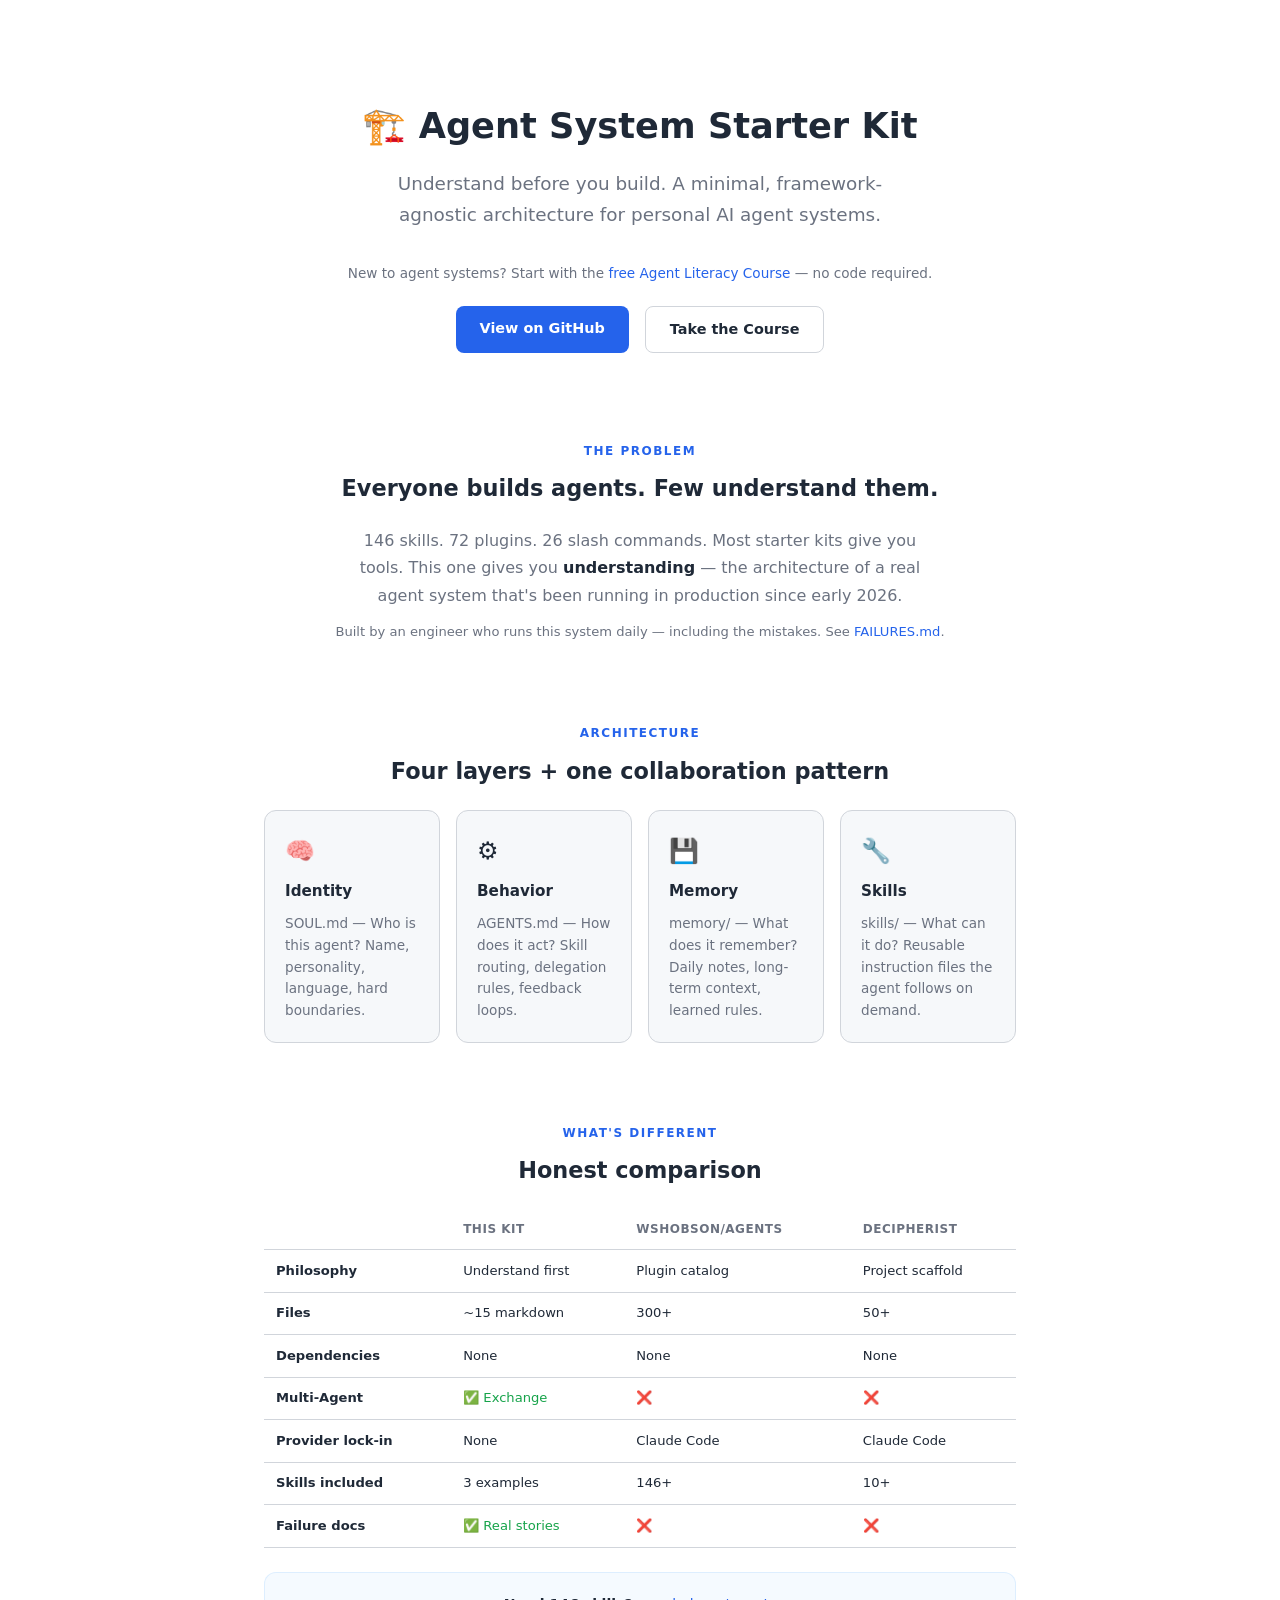
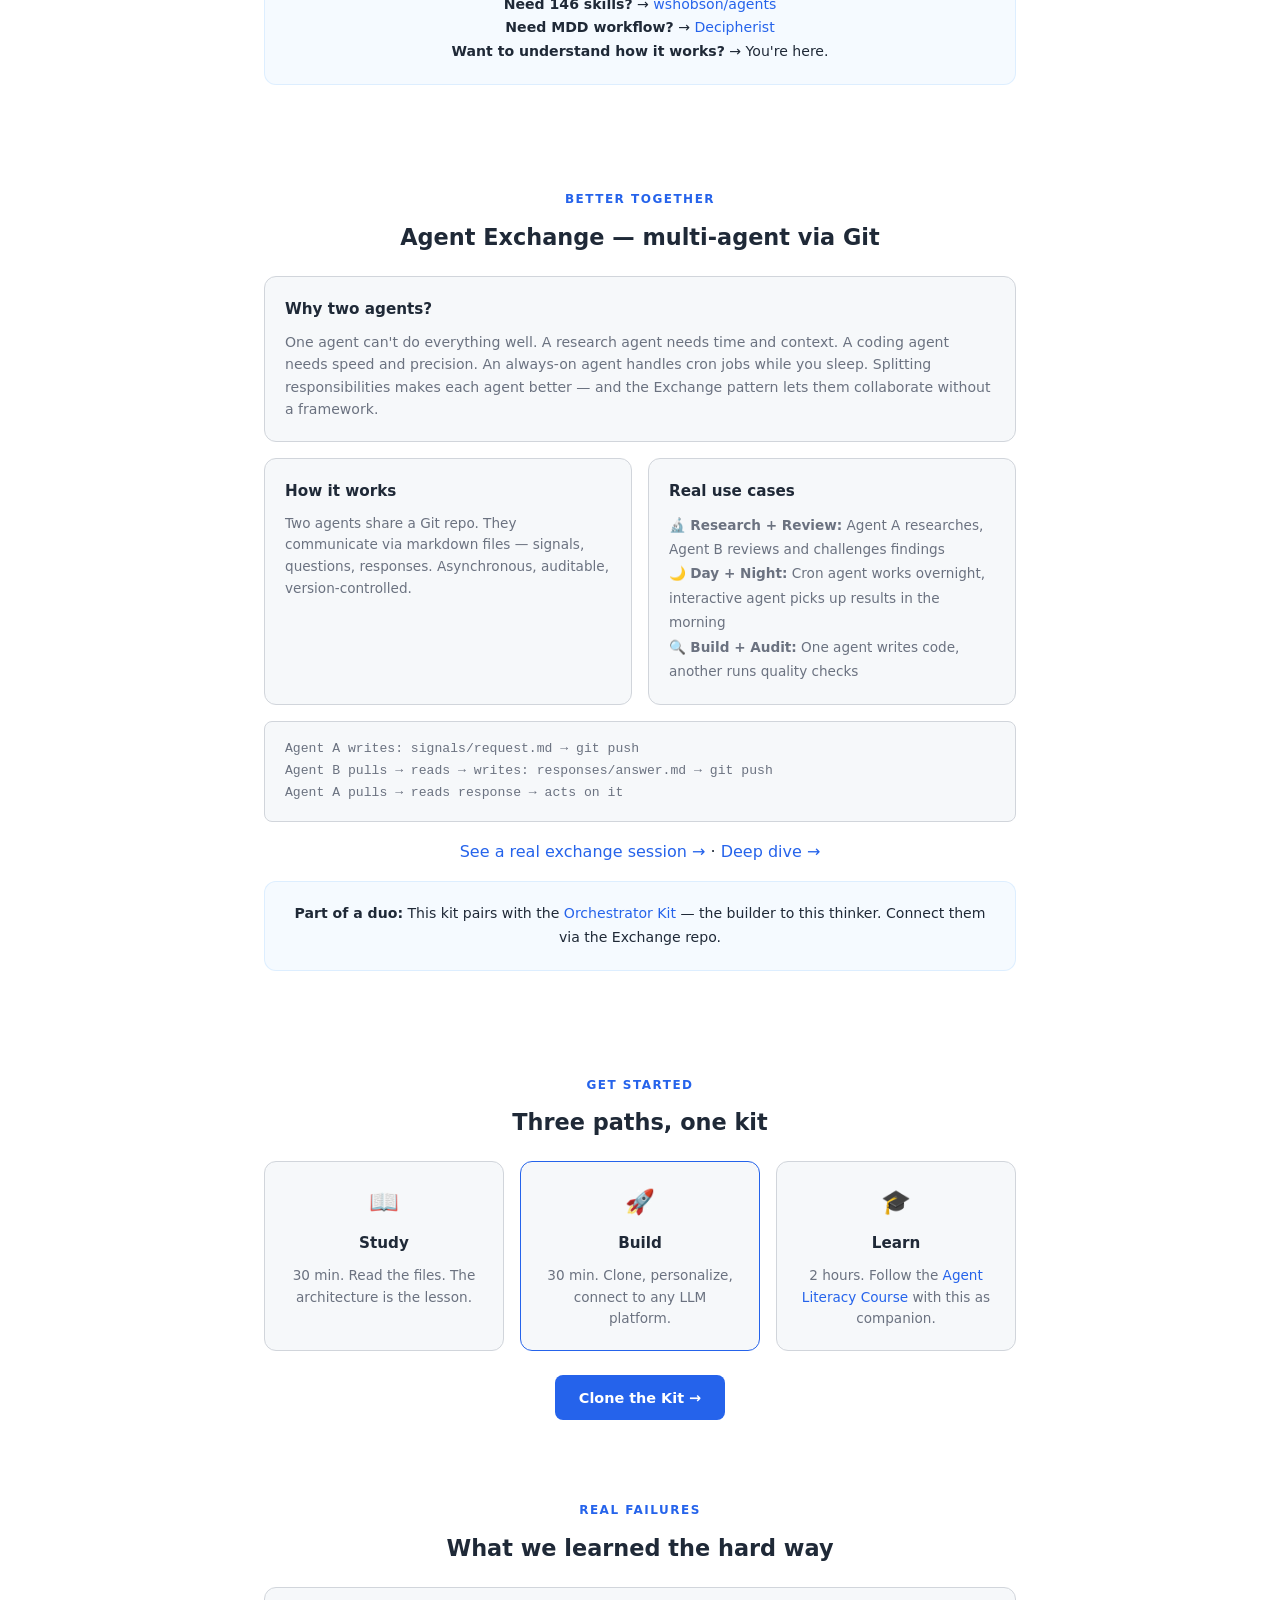
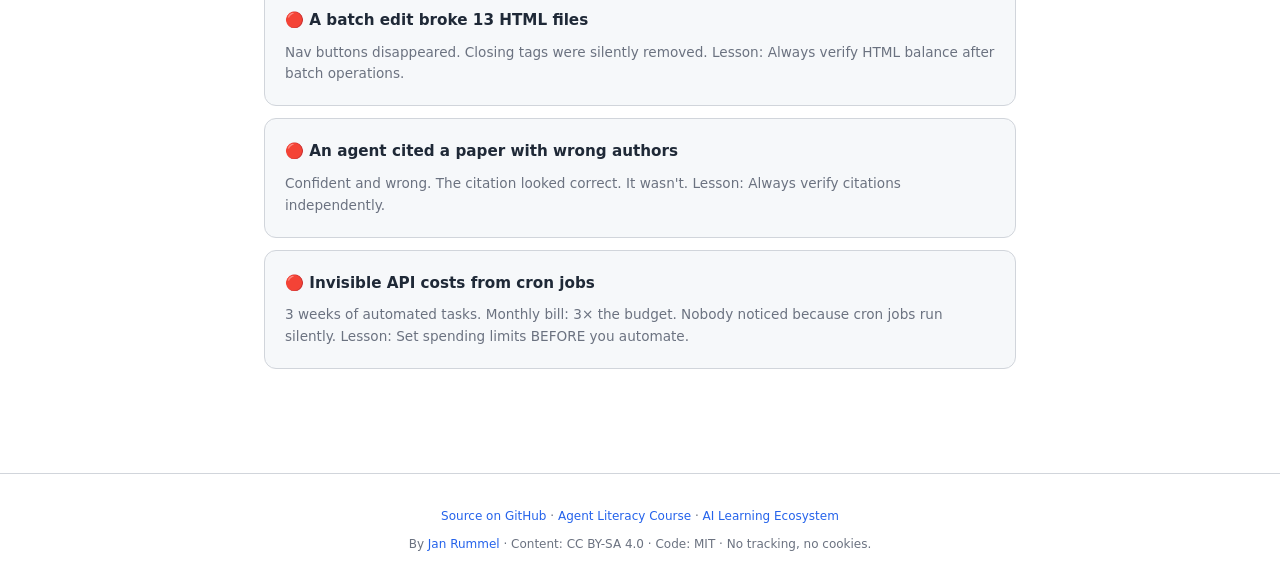
==== index.html @ 4bce76c1 "feat: docs/AGENT_EXCHANGE.md — Multi-Agent Deep Dive Schließt die letzte inhaltliche Lücke im Kit: -" ====
<!DOCTYPE html>
<html lang="en">
<head>
  <meta charset="UTF-8">
  <meta name="viewport" content="width=device-width, initial-scale=1.0">
  <title>Agent System Starter Kit — Understand before you build</title>
  <meta name="description" content="A minimal, framework-agnostic starter kit for personal AI agent systems. 15 markdown files. No dependencies. No lock-in.">
  <meta property="og:title" content="Agent System Starter Kit">
  <meta property="og:description" content="Understand before you build. A minimal starter kit for personal AI agent systems.">
  <meta property="og:type" content="website">
  <meta property="og:url" content="https://planck-lab.github.io/agent-system-starter-kit/">
  <meta name="twitter:card" content="summary">
  <meta name="twitter:title" content="Agent System Starter Kit">
  <meta name="twitter:description" content="Understand before you build. A minimal starter kit for personal AI agent systems.">
  <meta property="og:image" content="https://planck-lab.github.io/agent-system-starter-kit/og-image.png">
  <meta property="og:image:width" content="1200">
  <meta property="og:image:height" content="630">
  <meta name="twitter:image" content="https://planck-lab.github.io/agent-system-starter-kit/og-image.png">
  <link rel="icon" href="data:image/svg+xml,<svg xmlns='http://www.w3.org/2000/svg' viewBox='0 0 100 100'><text y='.9em' font-size='90'>🏗️</text></svg>">
  <link rel="stylesheet" href="style.css">
</head>
<body>

<div class="container">

<!-- ===== Hero ===== -->
<div class="hero">
  <h1>🏗️ Agent System Starter Kit</h1>
  <p class="tagline">Understand before you build. A minimal, framework-agnostic architecture for personal AI agent systems.</p>
  <p style="font-size:.85rem;color:var(--muted);margin-bottom:1.25rem">New to agent systems? Start with the <a href="https://planck-lab.github.io/agent-systems/">free Agent Literacy Course</a> — no code required.</p>
  <div class="cta">
    <a href="https://github.com/planck-lab/agent-system-starter-kit" class="btn btn-primary">View on GitHub</a>
    <a href="https://planck-lab.github.io/agent-systems/" class="btn btn-secondary">Take the Course</a>
  </div>
</div>

<!-- ===== The Problem ===== -->
<section>
  <h2><span class="label">The Problem</span>Everyone builds agents. Few understand them.</h2>
  <p style="text-align:center;color:var(--muted);max-width:600px;margin:0 auto">146 skills. 72 plugins. 26 slash commands. Most starter kits give you tools. This one gives you <strong style="color:var(--text)">understanding</strong> — the architecture of a real agent system that's been running in production since early 2026.</p>
  <p style="text-align:center;color:var(--muted);font-size:.82rem;margin-top:.75rem">Built by an engineer who runs this system daily — including the mistakes. See <a href="https://github.com/planck-lab/agent-system-starter-kit/blob/main/docs/FAILURES.md">FAILURES.md</a>.</p>
</section>

<!-- ===== Four Layers ===== -->
<section>
  <h2><span class="label">Architecture</span>Four layers + one collaboration pattern</h2>
  <div class="grid grid-4">
    <div class="card">
      <div class="icon">🧠</div>
      <h3>Identity</h3>
      <p>SOUL.md — Who is this agent? Name, personality, language, hard boundaries.</p>
    </div>
    <div class="card">
      <div class="icon">⚙️</div>
      <h3>Behavior</h3>
      <p>AGENTS.md — How does it act? Skill routing, delegation rules, feedback loops.</p>
    </div>
    <div class="card">
      <div class="icon">💾</div>
      <h3>Memory</h3>
      <p>memory/ — What does it remember? Daily notes, long-term context, learned rules.</p>
    </div>
    <div class="card">
      <div class="icon">🔧</div>
      <h3>Skills</h3>
      <p>skills/ — What can it do? Reusable instruction files the agent follows on demand.</p>
    </div>
  </div>
</section>

<!-- ===== What's Different ===== -->
<section>
  <h2><span class="label">What's Different</span>Honest comparison</h2>
  <table class="compare-table">
    <thead>
      <tr>
        <th></th>
        <th>This Kit</th>
        <th>wshobson/agents</th>
        <th>Decipherist</th>
      </tr>
    </thead>
    <tbody>
      <tr><td>Philosophy</td><td>Understand first</td><td>Plugin catalog</td><td>Project scaffold</td></tr>
      <tr><td>Files</td><td>~15 markdown</td><td>300+</td><td>50+</td></tr>
      <tr><td>Dependencies</td><td>None</td><td>None</td><td>None</td></tr>
      <tr><td>Multi-Agent</td><td style="color:var(--green)">✅ Exchange</td><td>❌</td><td>❌</td></tr>
      <tr><td>Provider lock-in</td><td>None</td><td>Claude Code</td><td>Claude Code</td></tr>
      <tr><td>Skills included</td><td>3 examples</td><td>146+</td><td>10+</td></tr>
      <tr><td>Failure docs</td><td style="color:var(--green)">✅ Real stories</td><td>❌</td><td>❌</td></tr>
    </tbody>
  </table>
  <div class="callout" style="margin-top:1.5rem;text-align:center">
    <strong>Need 146 skills?</strong> → <a href="https://github.com/wshobson/agents">wshobson/agents</a><br>
    <strong>Need MDD workflow?</strong> → <a href="https://thedecipherist.github.io/claude-code-mastery-project-starter-kit/">Decipherist</a><br>
    <strong>Want to understand how it works?</strong> → You're here.
  </div>
</section>

<!-- ===== Agent Exchange ===== -->
<section>
  <h2><span class="label">Better Together</span>Agent Exchange — multi-agent via Git</h2>
  <div class="card" style="margin-bottom:1rem">
    <h3>Why two agents?</h3>
    <p style="color:var(--muted);font-size:.88rem">One agent can't do everything well. A research agent needs time and context. A coding agent needs speed and precision. An always-on agent handles cron jobs while you sleep. Splitting responsibilities makes each agent better — and the Exchange pattern lets them collaborate without a framework.</p>
  </div>
  <div class="grid grid-2">
    <div class="card">
      <h3>How it works</h3>
      <p>Two agents share a Git repo. They communicate via markdown files — signals, questions, responses. Asynchronous, auditable, version-controlled.</p>
    </div>
    <div class="card">
      <h3>Real use cases</h3>
      <p style="font-size:.85rem;color:var(--muted);line-height:1.8">
        🔬 <strong>Research + Review:</strong> Agent A researches, Agent B reviews and challenges findings<br>
        🌙 <strong>Day + Night:</strong> Cron agent works overnight, interactive agent picks up results in the morning<br>
        🔍 <strong>Build + Audit:</strong> One agent writes code, another runs quality checks
      </p>
    </div>
  </div>
  <div class="code-block">
Agent A writes: signals/request.md → git push<br>
Agent B pulls → reads → writes: responses/answer.md → git push<br>
Agent A pulls → reads response → acts on it
  </div>
  <p style="text-align:center;margin-top:.75rem"><a href="https://github.com/planck-lab/agent-system-starter-kit/blob/main/examples/exchange-session.md">See a real exchange session →</a> · <a href="https://github.com/planck-lab/agent-system-starter-kit/blob/main/docs/AGENT_EXCHANGE.md">Deep dive →</a></p>
  <div class="callout" style="text-align:center;margin-top:1rem">
    <strong>Part of a duo:</strong> This kit pairs with the <a href="https://github.com/janrummel/claude-orchestrator-starter">Orchestrator Kit</a> — the builder to this thinker. Connect them via the Exchange repo.
  </div>
</section>

<!-- ===== Three Paths ===== -->
<section>
  <h2><span class="label">Get Started</span>Three paths, one kit</h2>
  <div class="grid" style="grid-template-columns: repeat(3, 1fr);">
    <div class="card" style="text-align:center">
      <div class="icon">📖</div>
      <h3>Study</h3>
      <p>30 min. Read the files. The architecture is the lesson.</p>
    </div>
    <div class="card" style="text-align:center;border-color:var(--accent)">
      <div class="icon">🚀</div>
      <h3>Build</h3>
      <p>30 min. Clone, personalize, connect to any LLM platform.</p>
    </div>
    <div class="card" style="text-align:center">
      <div class="icon">🎓</div>
      <h3>Learn</h3>
      <p>2 hours. Follow the <a href="https://planck-lab.github.io/agent-systems/">Agent Literacy Course</a> with this as companion.</p>
    </div>
  </div>
  <div style="text-align:center;margin-top:1.5rem">
    <a href="https://github.com/planck-lab/agent-system-starter-kit" class="btn btn-primary">Clone the Kit →</a>
  </div>
</section>

<!-- ===== What We Learned ===== -->
<section>
  <h2><span class="label">Real Failures</span>What we learned the hard way</h2>
  <div class="card" style="margin-bottom:.75rem">
    <h3>🔴 A batch edit broke 13 HTML files</h3>
    <p>Nav buttons disappeared. Closing tags were silently removed. Lesson: Always verify HTML balance after batch operations.</p>
  </div>
  <div class="card" style="margin-bottom:.75rem">
    <h3>🔴 An agent cited a paper with wrong authors</h3>
    <p>Confident and wrong. The citation looked correct. It wasn't. Lesson: Always verify citations independently.</p>
  </div>
  <div class="card">
    <h3>🔴 Invisible API costs from cron jobs</h3>
    <p>3 weeks of automated tasks. Monthly bill: 3× the budget. Nobody noticed because cron jobs run silently. Lesson: Set spending limits BEFORE you automate.</p>
  </div>
</section>

</div><!-- /.container -->

<footer>
  <a href="https://github.com/planck-lab/agent-system-starter-kit">Source on GitHub</a> ·
  <a href="https://planck-lab.github.io/agent-systems/">Agent Literacy Course</a> ·
  <a href="https://janrummel.github.io/ai-learning/">AI Learning Ecosystem</a>
  <br><span style="margin-top:.5rem;display:inline-block">By <a href="https://linkedin.com/in/janrummel">Jan Rummel</a> · Content: CC BY-SA 4.0 · Code: MIT · No tracking, no cookies.</span>
</footer>

</body>
</html>
---- style.css ----
:root {
  --bg: #0d1117; --surface: #161b22; --border: #30363d;
  --text: #e6edf3; --muted: #8b949e; --accent: #58a6ff;
  --green: #3fb950; --orange: #d29922; --purple: #8957e5;
}
@media (prefers-color-scheme: light) {
  :root {
    --bg: #ffffff; --surface: #f6f8fa; --border: #d1d5db;
    --text: #1f2937; --muted: #6b7280; --accent: #2563eb;
    --green: #16a34a; --orange: #d97706; --purple: #7c3aed;
  }
}
* { margin: 0; padding: 0; box-sizing: border-box; }
body {
  font-family: -apple-system, BlinkMacSystemFont, 'SF Pro', system-ui, sans-serif;
  background: var(--bg); color: var(--text); min-height: 100vh; line-height: 1.7;
}
a { color: var(--accent); text-decoration: none; }
a:hover { text-decoration: underline; }
.container { max-width: 800px; margin: 0 auto; padding: 2rem 1.5rem; }
/* Hero */
.hero { text-align: center; padding: 4rem 0 3rem; }
.hero h1 { font-size: 2.2rem; font-weight: 800; margin-bottom: .75rem; }
.hero .tagline { font-size: 1.15rem; color: var(--muted); max-width: 550px; margin: 0 auto 2rem; }
.hero .cta { display: inline-flex; gap: 1rem; flex-wrap: wrap; justify-content: center; }
.btn { display: inline-block; padding: .65rem 1.5rem; border-radius: 8px; font-weight: 700; font-size: .9rem; transition: all .2s; }
.btn-primary { background: var(--accent); color: var(--bg); }
.btn-primary:hover { opacity: .85; text-decoration: none; }
.btn-secondary { border: 1px solid var(--border); color: var(--text); }
.btn-secondary:hover { border-color: var(--accent); text-decoration: none; }
/* Sections */
section { padding: 2.5rem 0; }
section h2 { font-size: 1.4rem; font-weight: 700; margin-bottom: 1.25rem; text-align: center; }
section h2 .label { font-size: .75rem; font-weight: 600; color: var(--accent); text-transform: uppercase; letter-spacing: 1.5px; display: block; margin-bottom: .5rem; }
/* Cards */
.grid { display: grid; gap: 1rem; }
.grid-2 { grid-template-columns: 1fr 1fr; }
.grid-4 { grid-template-columns: repeat(4, 1fr); }
@media (max-width: 600px) { .grid-2, .grid-4 { grid-template-columns: 1fr; } }
.card { background: var(--surface); border: 1px solid var(--border); border-radius: 12px; padding: 1.25rem; }
.card h3 { font-size: .95rem; font-weight: 700; margin-bottom: .5rem; }
.card p { font-size: .85rem; color: var(--muted); line-height: 1.6; }
.card .icon { font-size: 1.5rem; margin-bottom: .5rem; }
/* Comparison table */
.compare-table { width: 100%; border-collapse: collapse; font-size: .82rem; }
.compare-table th, .compare-table td { padding: .6rem .75rem; text-align: left; border-bottom: 1px solid var(--border); }
.compare-table th { color: var(--muted); font-weight: 600; font-size: .75rem; text-transform: uppercase; letter-spacing: .5px; }
.compare-table td:first-child { font-weight: 600; }
/* Code block */
.code-block { background: var(--surface); border: 1px solid var(--border); border-radius: 8px; padding: 1rem 1.25rem; font-family: 'SF Mono', monospace; font-size: .82rem; color: var(--muted); overflow-x: auto; margin: 1rem 0; }
/* File tree */
.file-tree { font-family: 'SF Mono', monospace; font-size: .78rem; color: var(--muted); line-height: 1.8; }
.file-tree .highlight { color: var(--accent); font-weight: 600; }
/* Footer */
footer { text-align: center; padding: 2rem 0; font-size: .75rem; color: var(--muted); border-top: 1px solid var(--border); margin-top: 2rem; }
/* Callout */
.callout { background: rgba(88,166,255,.06); border: 1px solid rgba(88,166,255,.15); border-radius: 12px; padding: 1.25rem; margin: 1.5rem 0; font-size: .88rem; }
/* Focus */
a:focus-visible, .btn:focus-visible { outline: 2px solid var(--accent); outline-offset: 2px; border-radius: 4px; }
/* Reduced motion */
@media (prefers-reduced-motion: reduce) { *, *::before, *::after { transition-duration: 0.01ms !important; } }
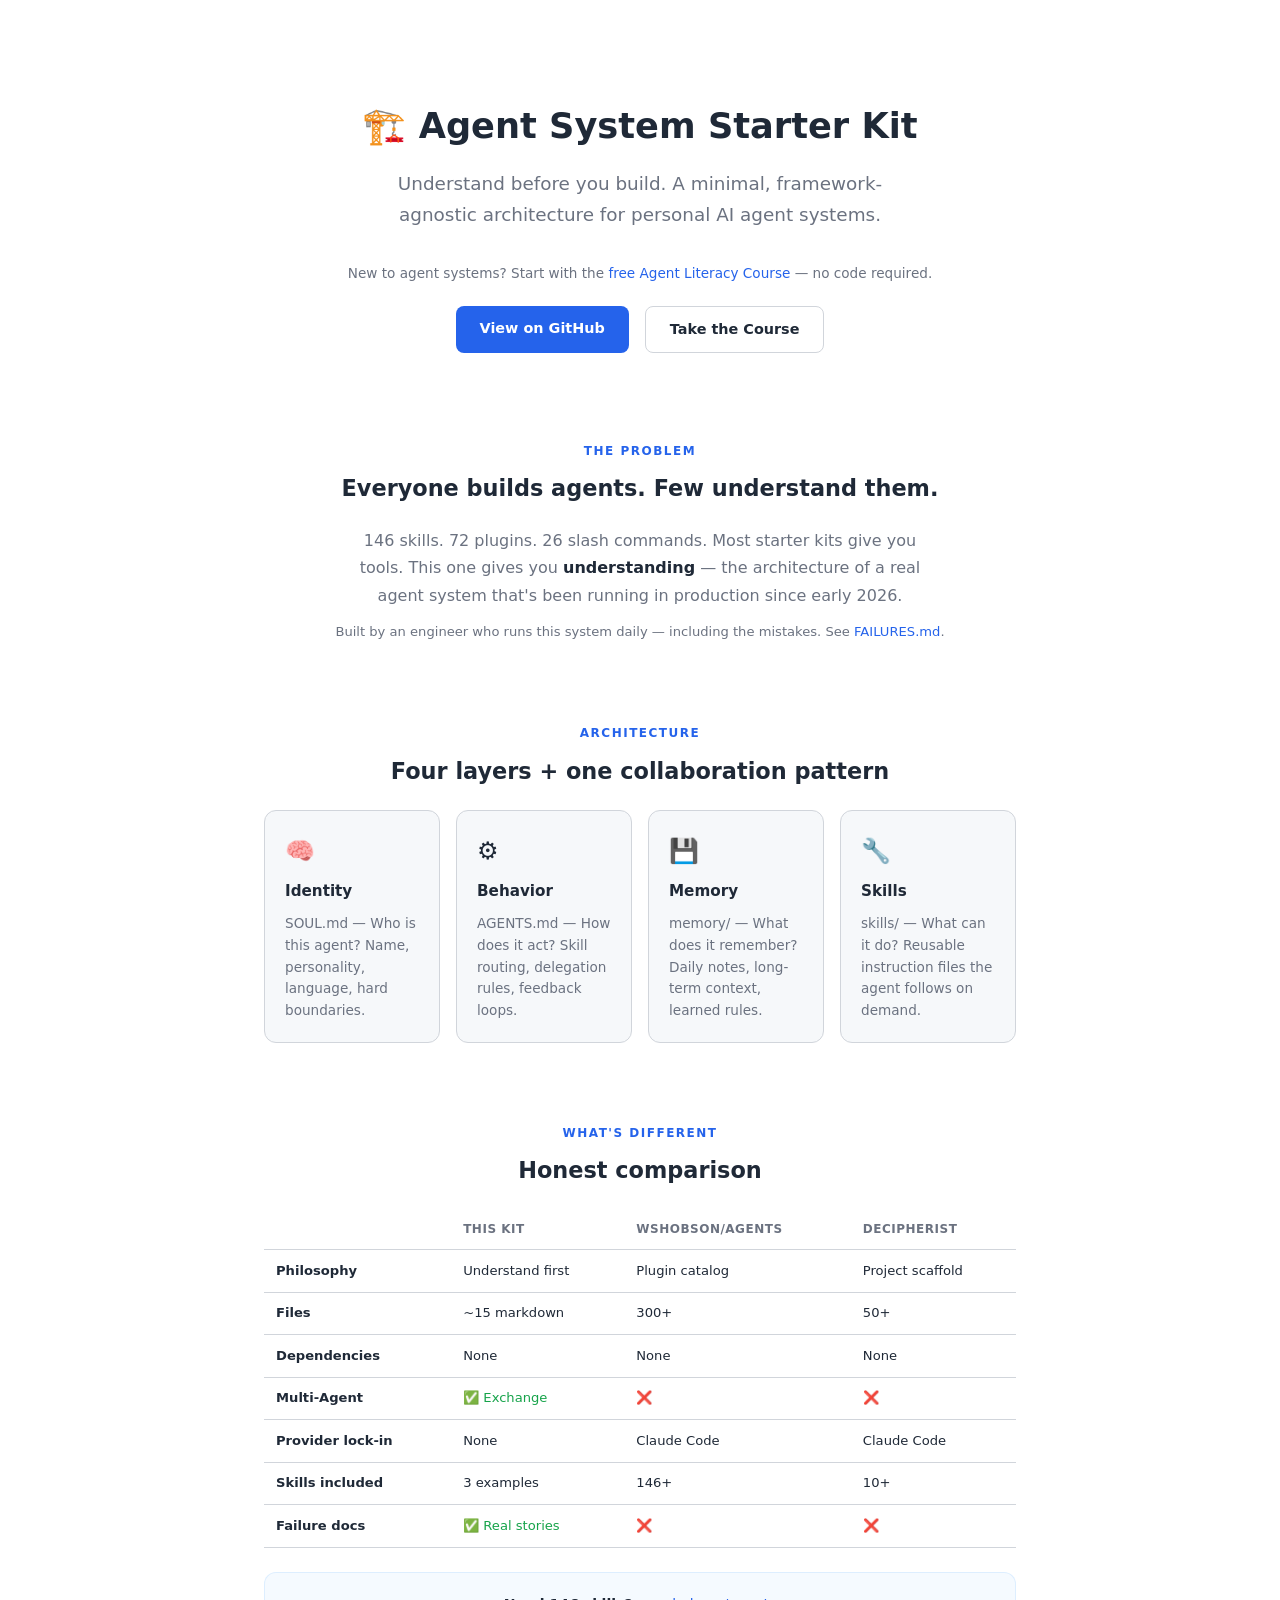
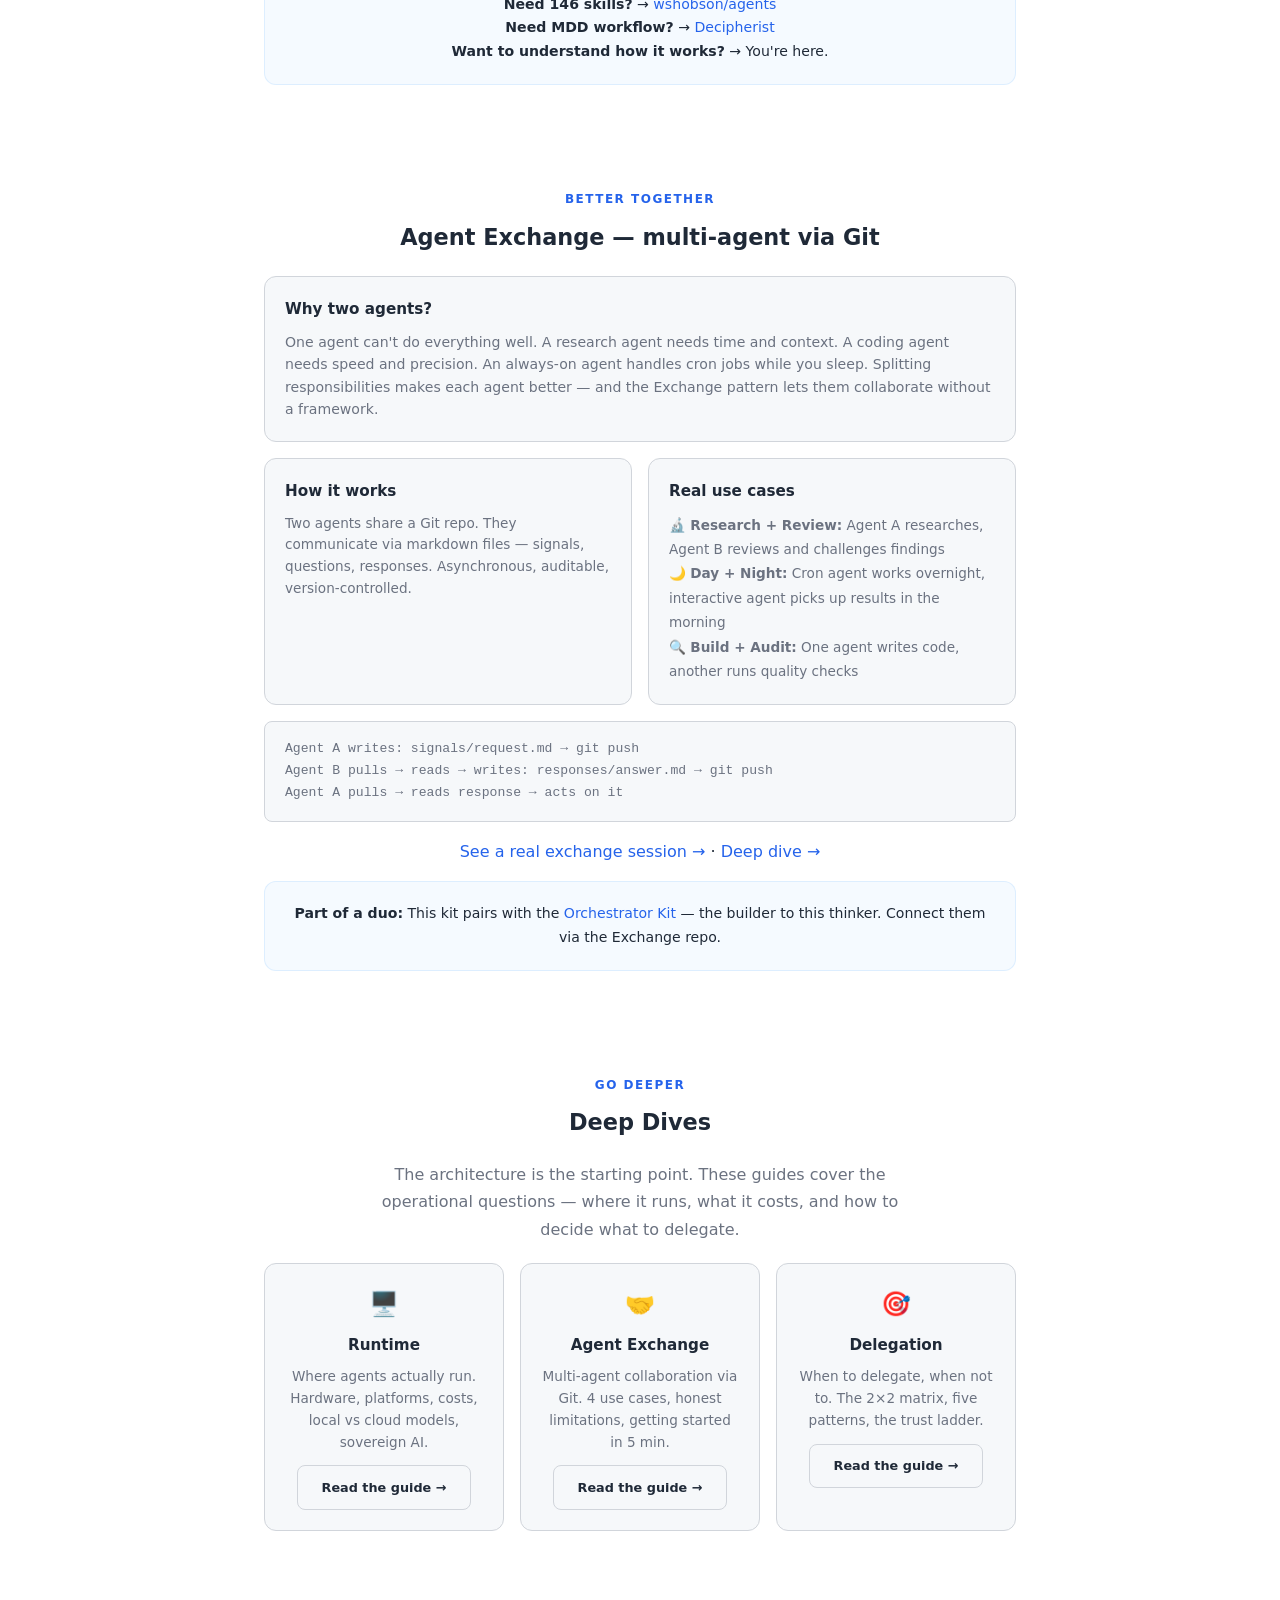
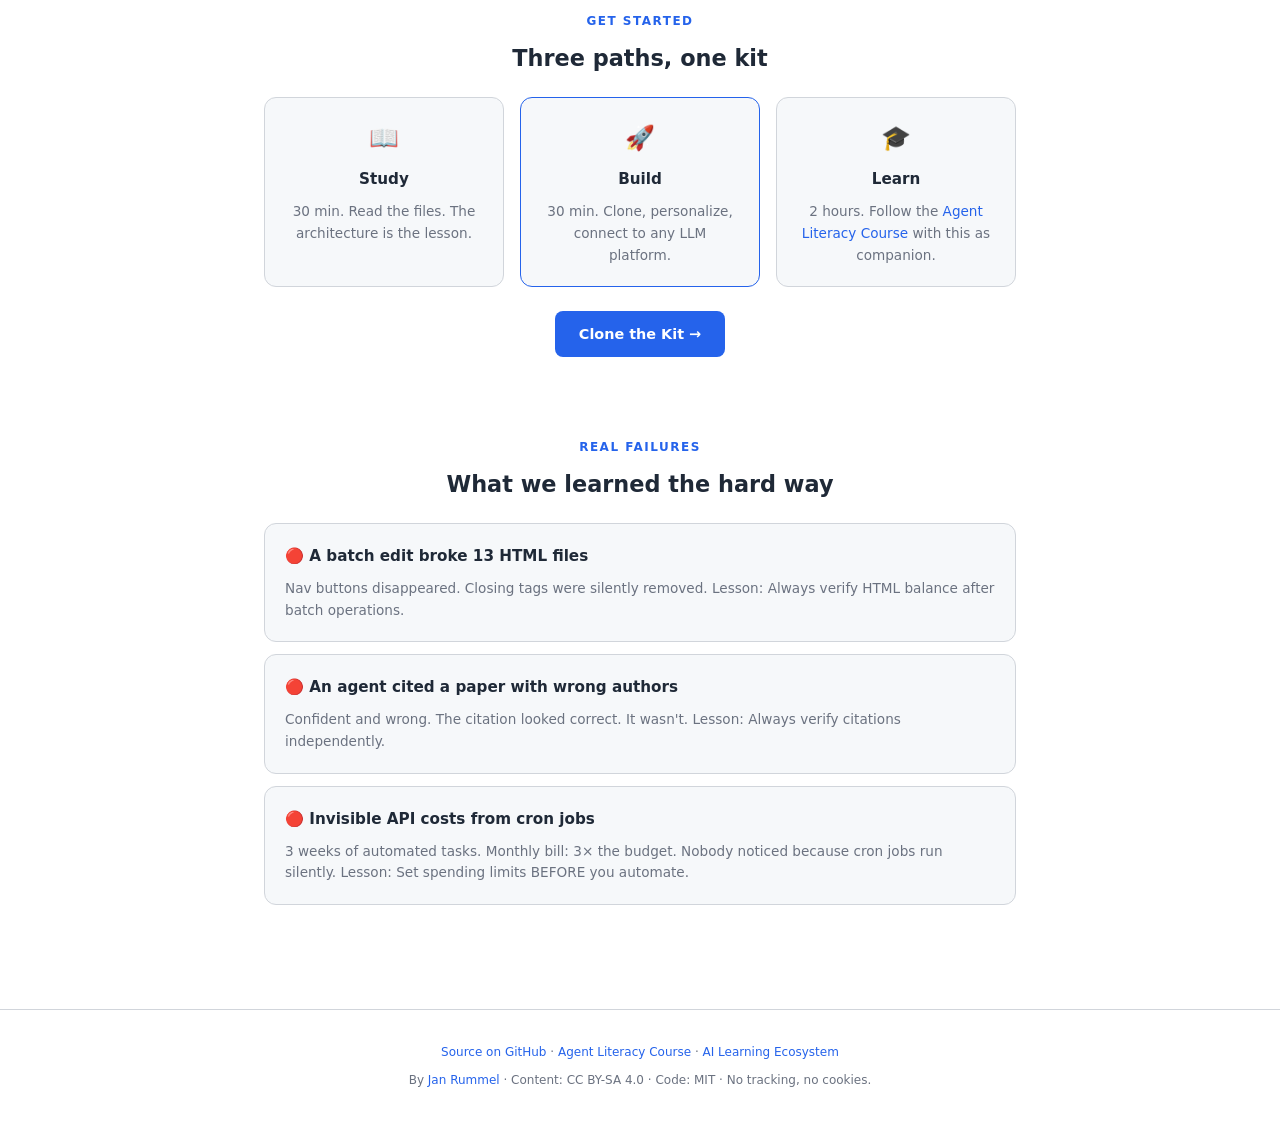
==== commit 0e3d87db: "feat: HTML Deep Dive Seiten + Landing Page Integration 3 neue HTML-Seiten (gleiches Theme, OG-Tags, " ====
--- a/index.html
+++ b/index.html
@@ -129,6 +129,32 @@
   </div>
 </section>
 
+<!-- ===== Deep Dives ===== -->
+<section>
+  <h2><span class="label">Go Deeper</span>Deep Dives</h2>
+  <p style="text-align:center;color:var(--muted);max-width:550px;margin:0 auto 1.25rem">The architecture is the starting point. These guides cover the operational questions — where it runs, what it costs, and how to decide what to delegate.</p>
+  <div class="grid grid-3">
+    <div class="card" style="text-align:center">
+      <div class="icon">🖥️</div>
+      <h3>Runtime</h3>
+      <p>Where agents actually run. Hardware, platforms, costs, local vs cloud models, sovereign AI.</p>
+      <a href="runtime.html" class="btn btn-secondary" style="margin-top:.75rem;display:inline-block;font-size:.8rem">Read the guide →</a>
+    </div>
+    <div class="card" style="text-align:center">
+      <div class="icon">🤝</div>
+      <h3>Agent Exchange</h3>
+      <p>Multi-agent collaboration via Git. 4 use cases, honest limitations, getting started in 5 min.</p>
+      <a href="agent-exchange.html" class="btn btn-secondary" style="margin-top:.75rem;display:inline-block;font-size:.8rem">Read the guide →</a>
+    </div>
+    <div class="card" style="text-align:center">
+      <div class="icon">🎯</div>
+      <h3>Delegation</h3>
+      <p>When to delegate, when not to. The 2×2 matrix, five patterns, the trust ladder.</p>
+      <a href="delegation.html" class="btn btn-secondary" style="margin-top:.75rem;display:inline-block;font-size:.8rem">Read the guide →</a>
+    </div>
+  </div>
+</section>
+
 <!-- ===== Three Paths ===== -->
 <section>
   <h2><span class="label">Get Started</span>Three paths, one kit</h2>
--- a/style.css
+++ b/style.css
@@ -55,6 +55,22 @@
 footer { text-align: center; padding: 2rem 0; font-size: .75rem; color: var(--muted); border-top: 1px solid var(--border); margin-top: 2rem; }
 /* Callout */
 .callout { background: rgba(88,166,255,.06); border: 1px solid rgba(88,166,255,.15); border-radius: 12px; padding: 1.25rem; margin: 1.5rem 0; font-size: .88rem; }
+/* Doc pages */
+.doc-nav { display: flex; justify-content: space-between; align-items: center; padding: 1rem 1.5rem; max-width: 800px; margin: 0 auto; font-size: .85rem; }
+.doc-nav .nav-links { display: flex; gap: 1.25rem; }
+.doc-nav .nav-links a { color: var(--muted); }
+.doc-nav .nav-links a.active { color: var(--accent); font-weight: 600; }
+.doc-container h1 { font-size: 1.8rem; font-weight: 800; margin-bottom: .75rem; }
+.doc-container h3 { font-size: 1rem; font-weight: 700; margin: 1.5rem 0 .75rem; }
+.doc-container section h2 { text-align: left; }
+.doc-container p { margin-bottom: .75rem; }
+.doc-intro { font-size: 1.05rem; color: var(--muted); margin-bottom: 2rem; }
+.doc-bottom-nav { display: flex; justify-content: space-between; gap: 1rem; margin-top: 3rem; padding-top: 1.5rem; border-top: 1px solid var(--border); flex-wrap: wrap; }
+.grid-3 { grid-template-columns: repeat(3, 1fr); }
+@media (max-width: 600px) { .grid-3 { grid-template-columns: 1fr; } }
+.source-line { font-size: .78rem; color: var(--muted); margin-top: .5rem; }
+code { background: var(--surface); border: 1px solid var(--border); border-radius: 4px; padding: .15rem .4rem; font-family: 'SF Mono', monospace; font-size: .82rem; }
+.muted { color: var(--muted); font-size: .82rem; }
 /* Focus */
 a:focus-visible, .btn:focus-visible { outline: 2px solid var(--accent); outline-offset: 2px; border-radius: 4px; }
 /* Reduced motion */
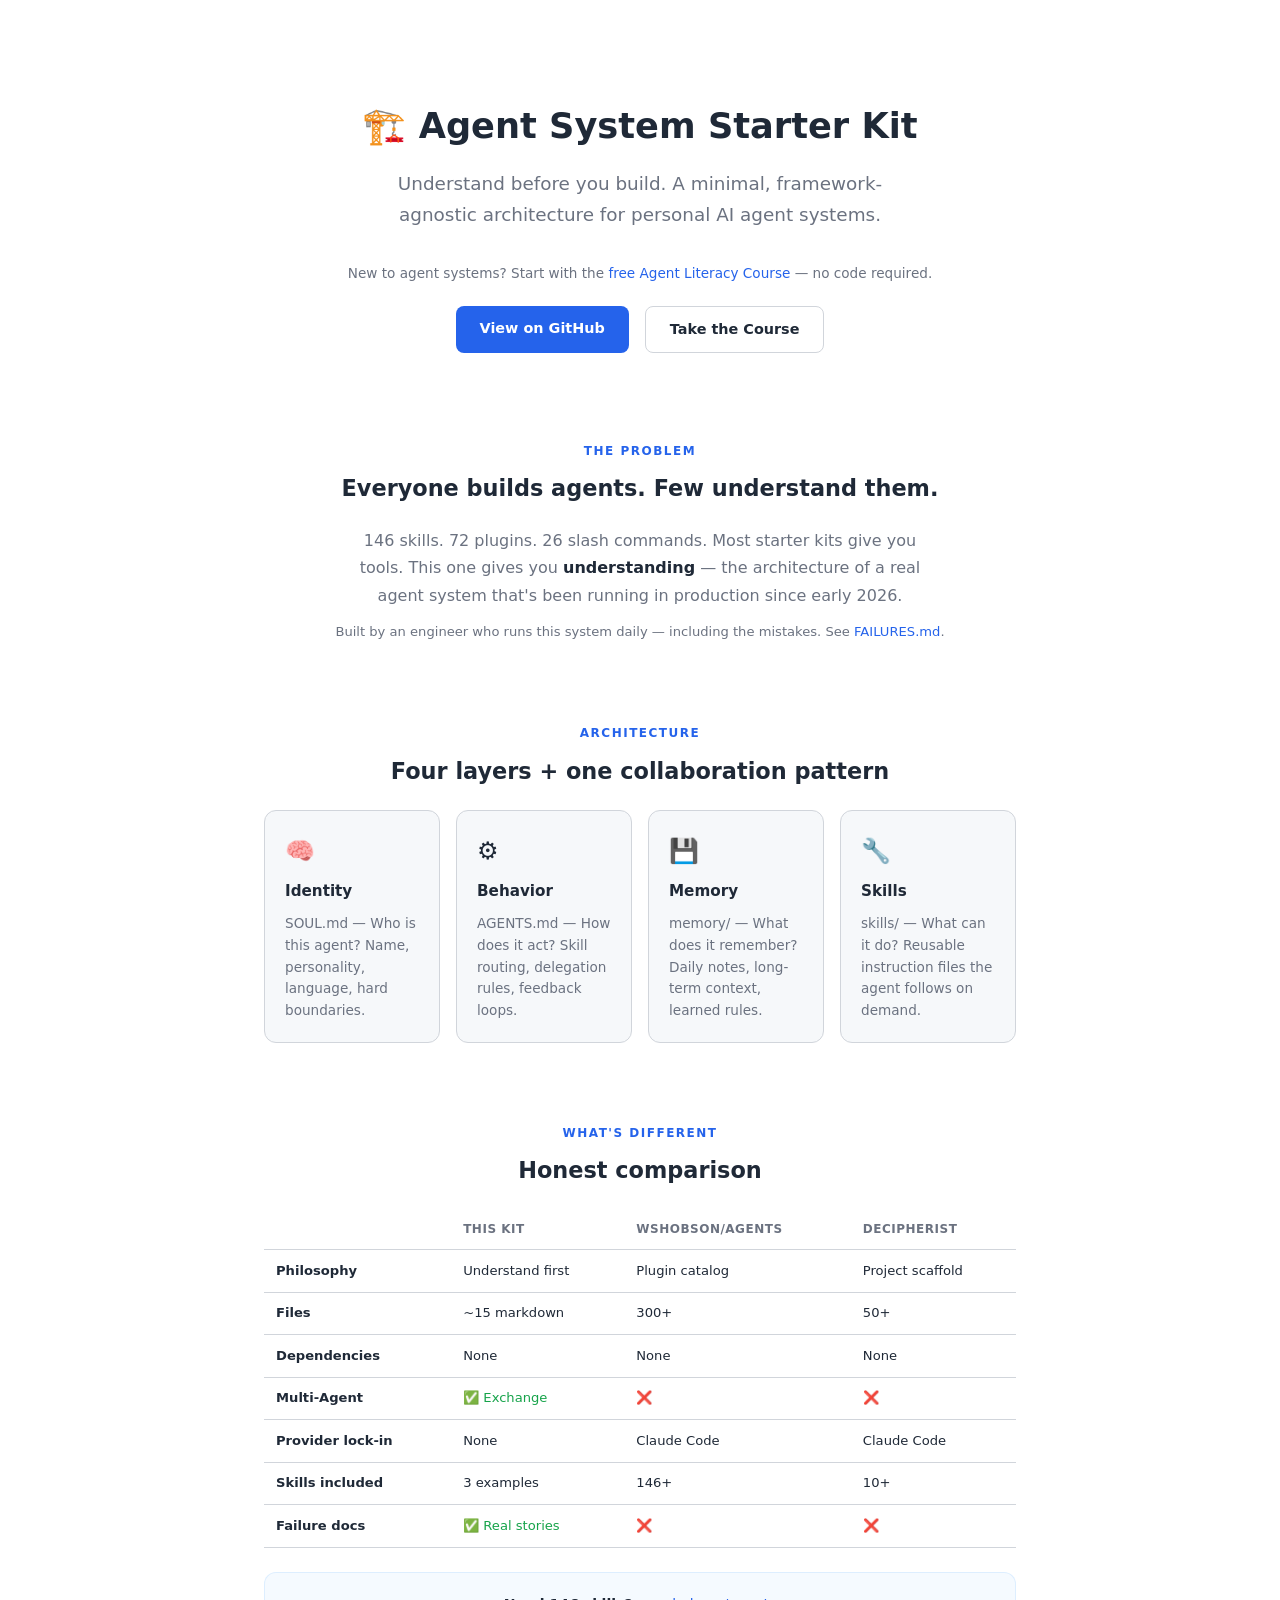
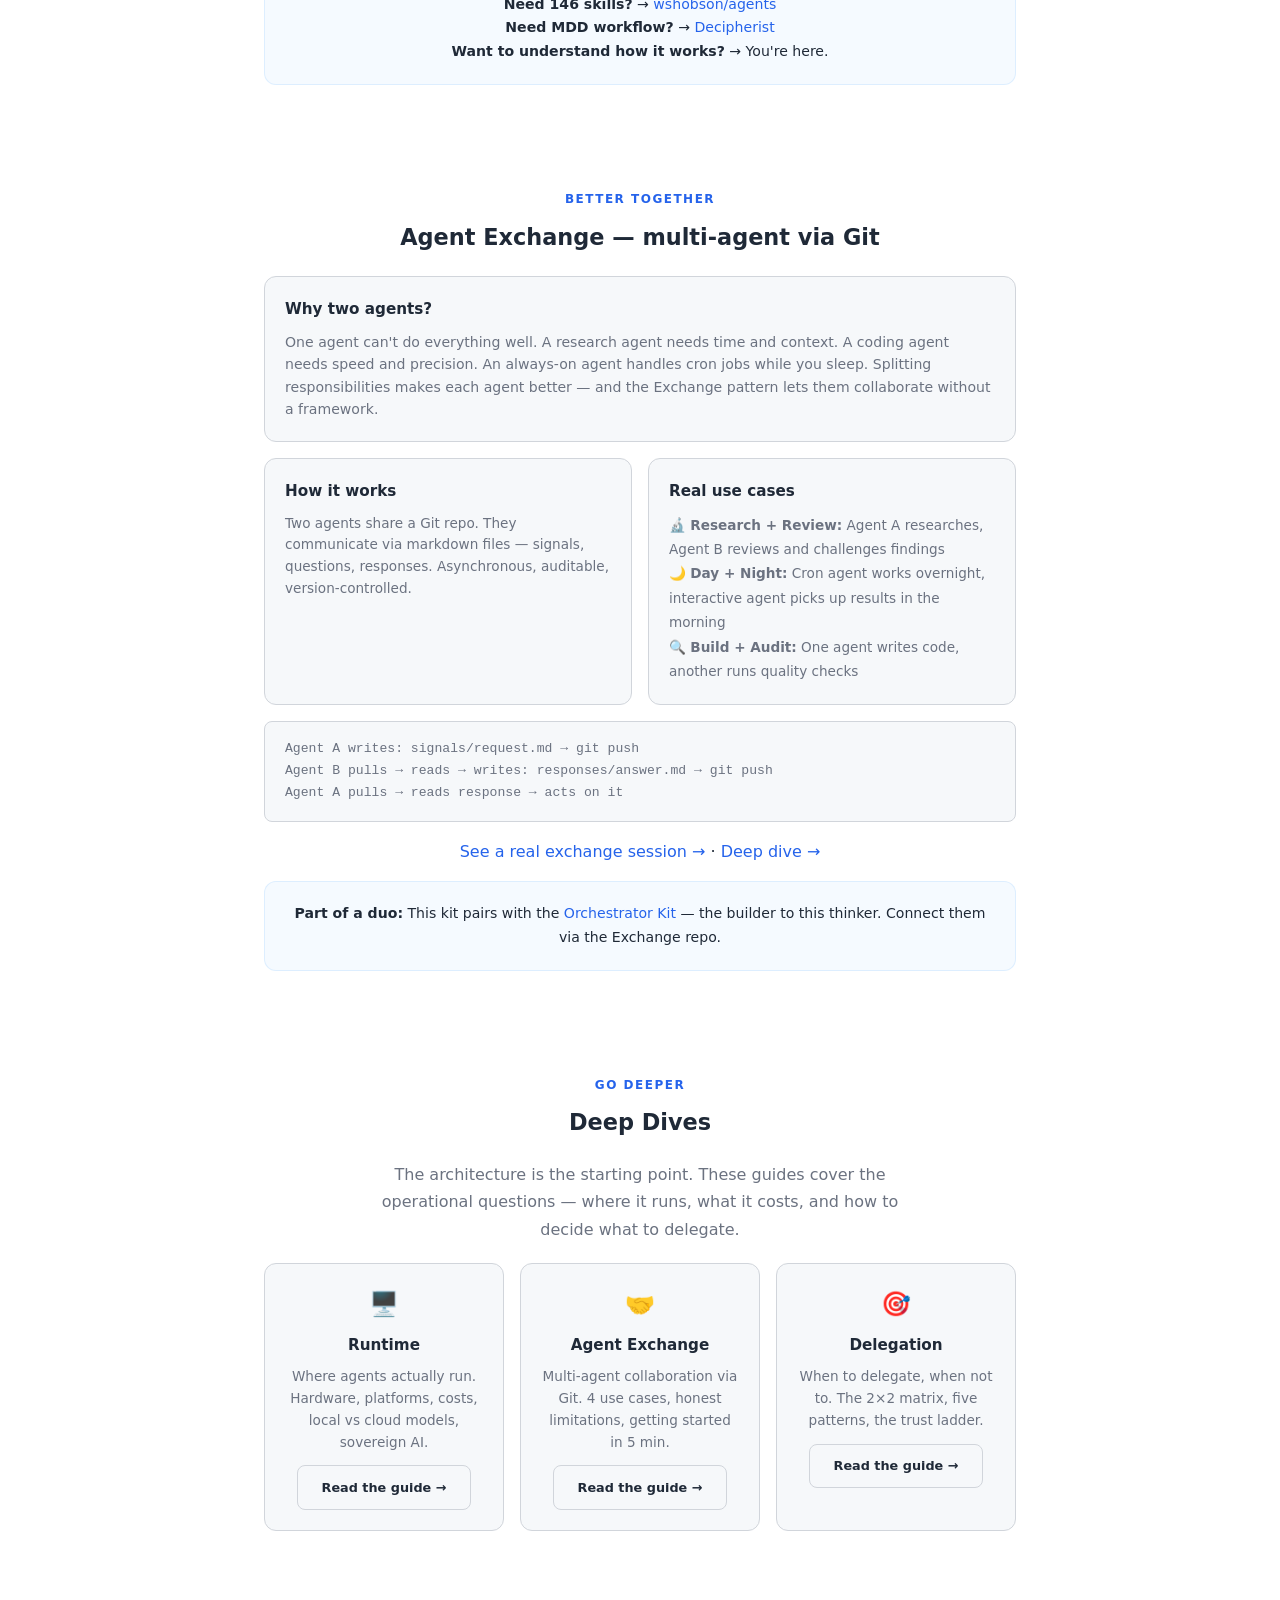
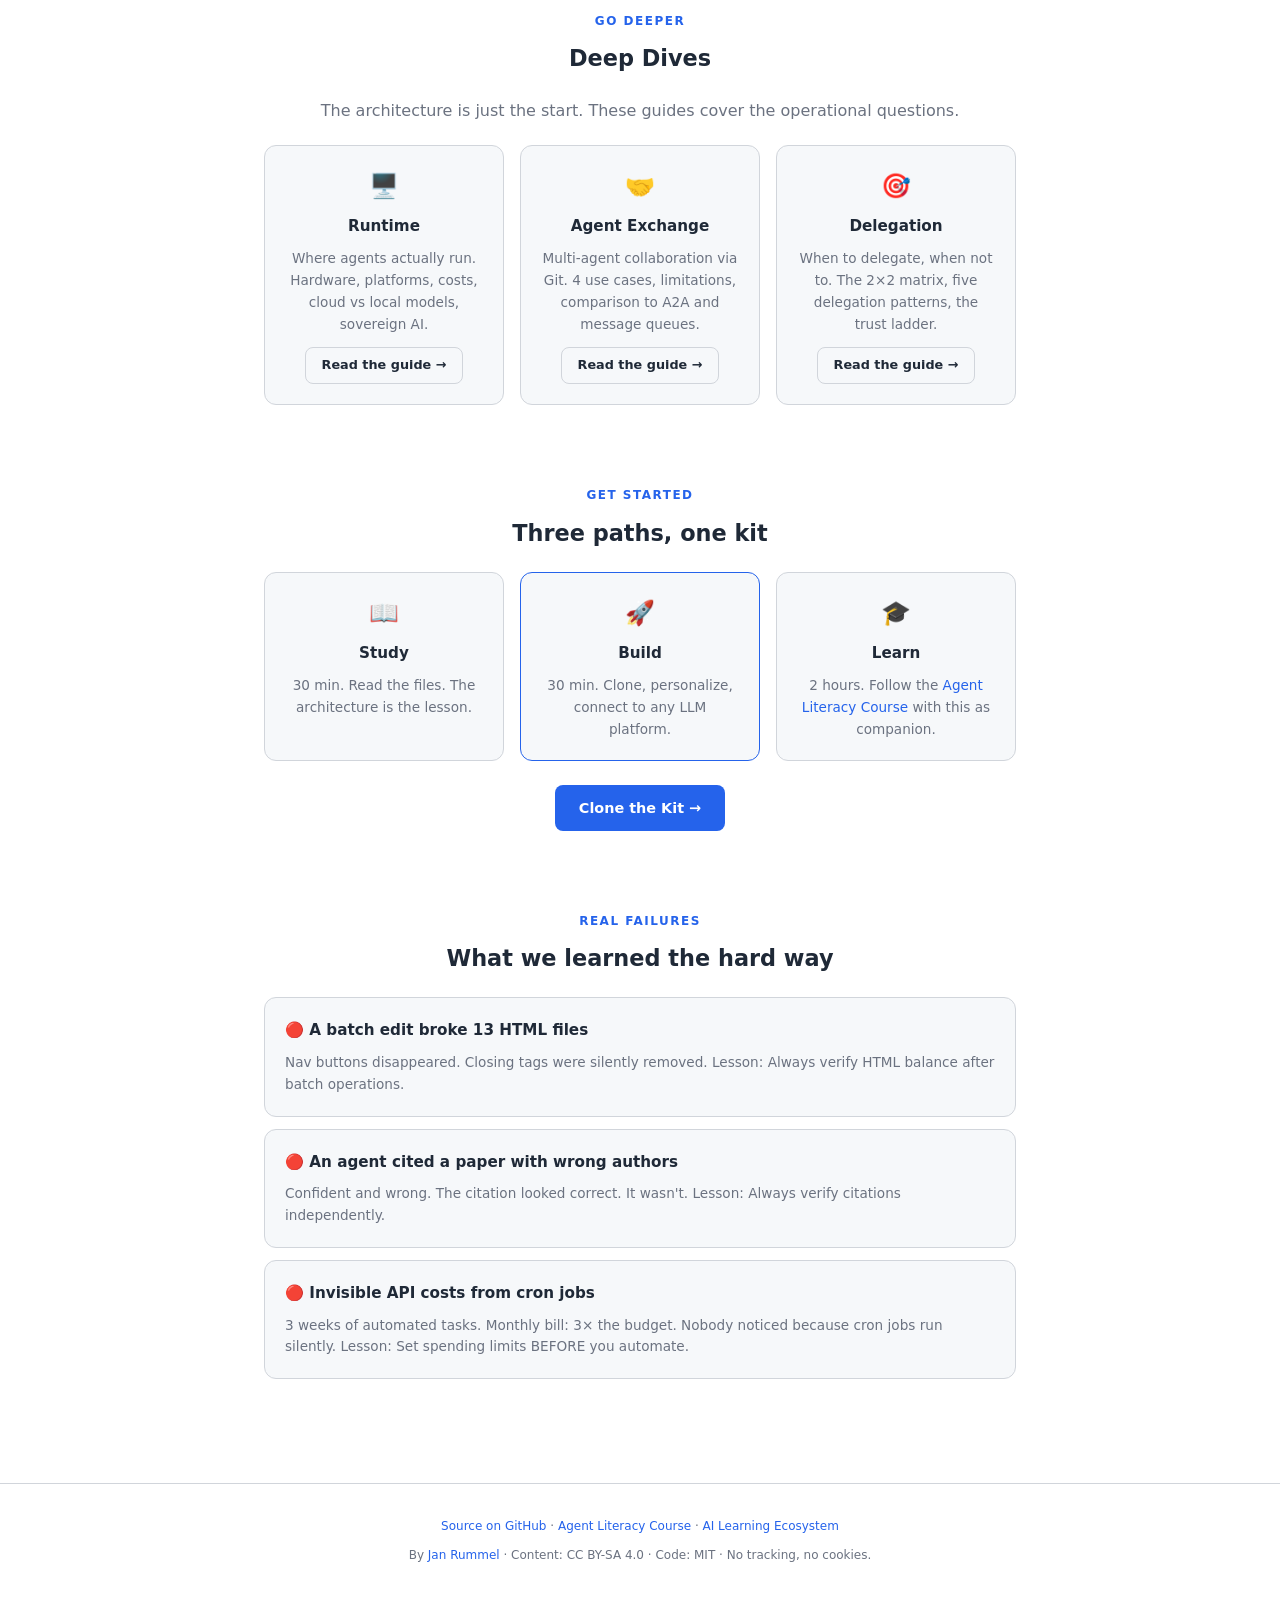
==== commit fad05047: "feat: HTML Deep Dives — runtime, exchange, delegation als eigene Seiten 3 neue HTML-Seiten (gleiches" ====
--- a/index.html
+++ b/index.html
@@ -155,6 +155,32 @@
   </div>
 </section>
 
+<!-- ===== Deep Dives ===== -->
+<section>
+  <h2><span class="label">Go Deeper</span>Deep Dives</h2>
+  <p style="text-align:center;color:var(--muted);margin-bottom:1.25rem">The architecture is just the start. These guides cover the operational questions.</p>
+  <div class="grid grid-3">
+    <div class="card" style="text-align:center">
+      <div class="icon">🖥️</div>
+      <h3>Runtime</h3>
+      <p>Where agents actually run. Hardware, platforms, costs, cloud vs local models, sovereign AI.</p>
+      <p style="margin-top:.75rem"><a href="runtime.html" class="btn btn-secondary" style="font-size:.8rem;padding:.45rem 1rem">Read the guide →</a></p>
+    </div>
+    <div class="card" style="text-align:center">
+      <div class="icon">🤝</div>
+      <h3>Agent Exchange</h3>
+      <p>Multi-agent collaboration via Git. 4 use cases, limitations, comparison to A2A and message queues.</p>
+      <p style="margin-top:.75rem"><a href="agent-exchange.html" class="btn btn-secondary" style="font-size:.8rem;padding:.45rem 1rem">Read the guide →</a></p>
+    </div>
+    <div class="card" style="text-align:center">
+      <div class="icon">🎯</div>
+      <h3>Delegation</h3>
+      <p>When to delegate, when not to. The 2×2 matrix, five delegation patterns, the trust ladder.</p>
+      <p style="margin-top:.75rem"><a href="delegation.html" class="btn btn-secondary" style="font-size:.8rem;padding:.45rem 1rem">Read the guide →</a></p>
+    </div>
+  </div>
+</section>
+
 <!-- ===== Three Paths ===== -->
 <section>
   <h2><span class="label">Get Started</span>Three paths, one kit</h2>
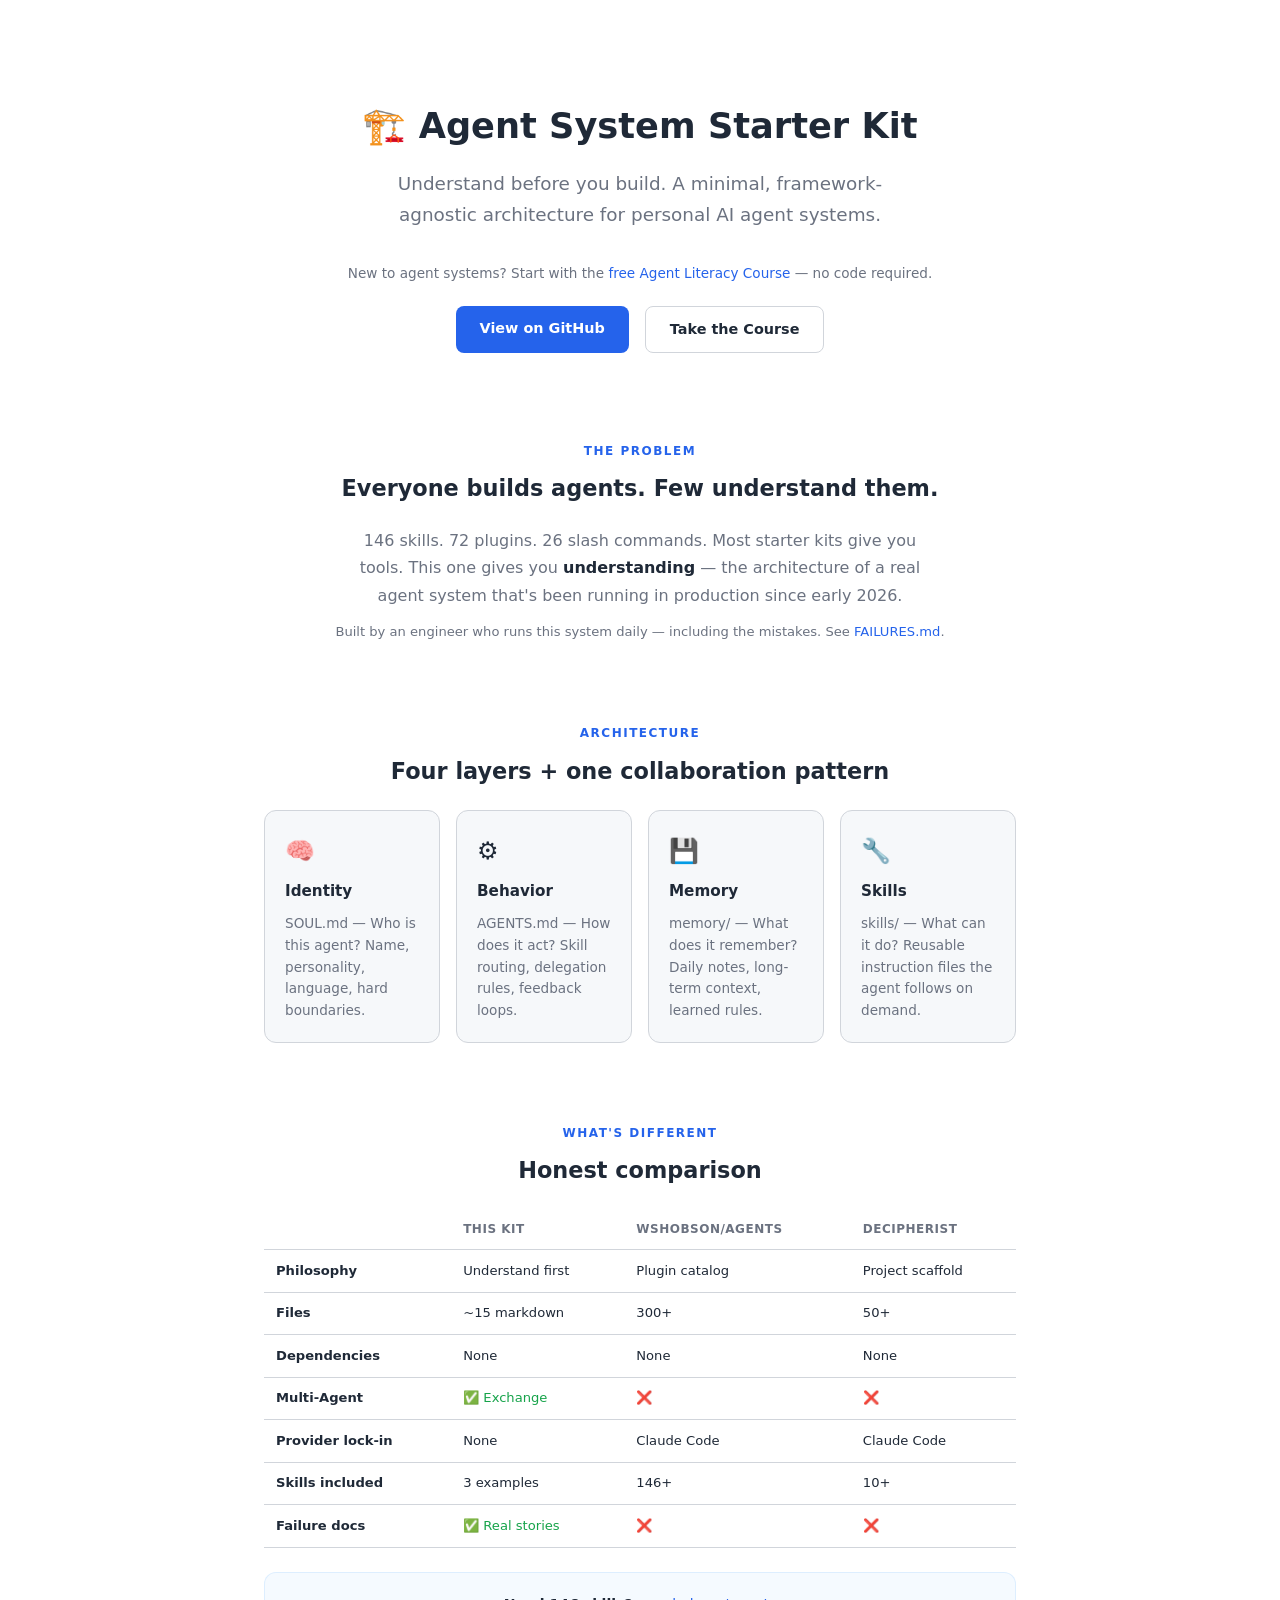
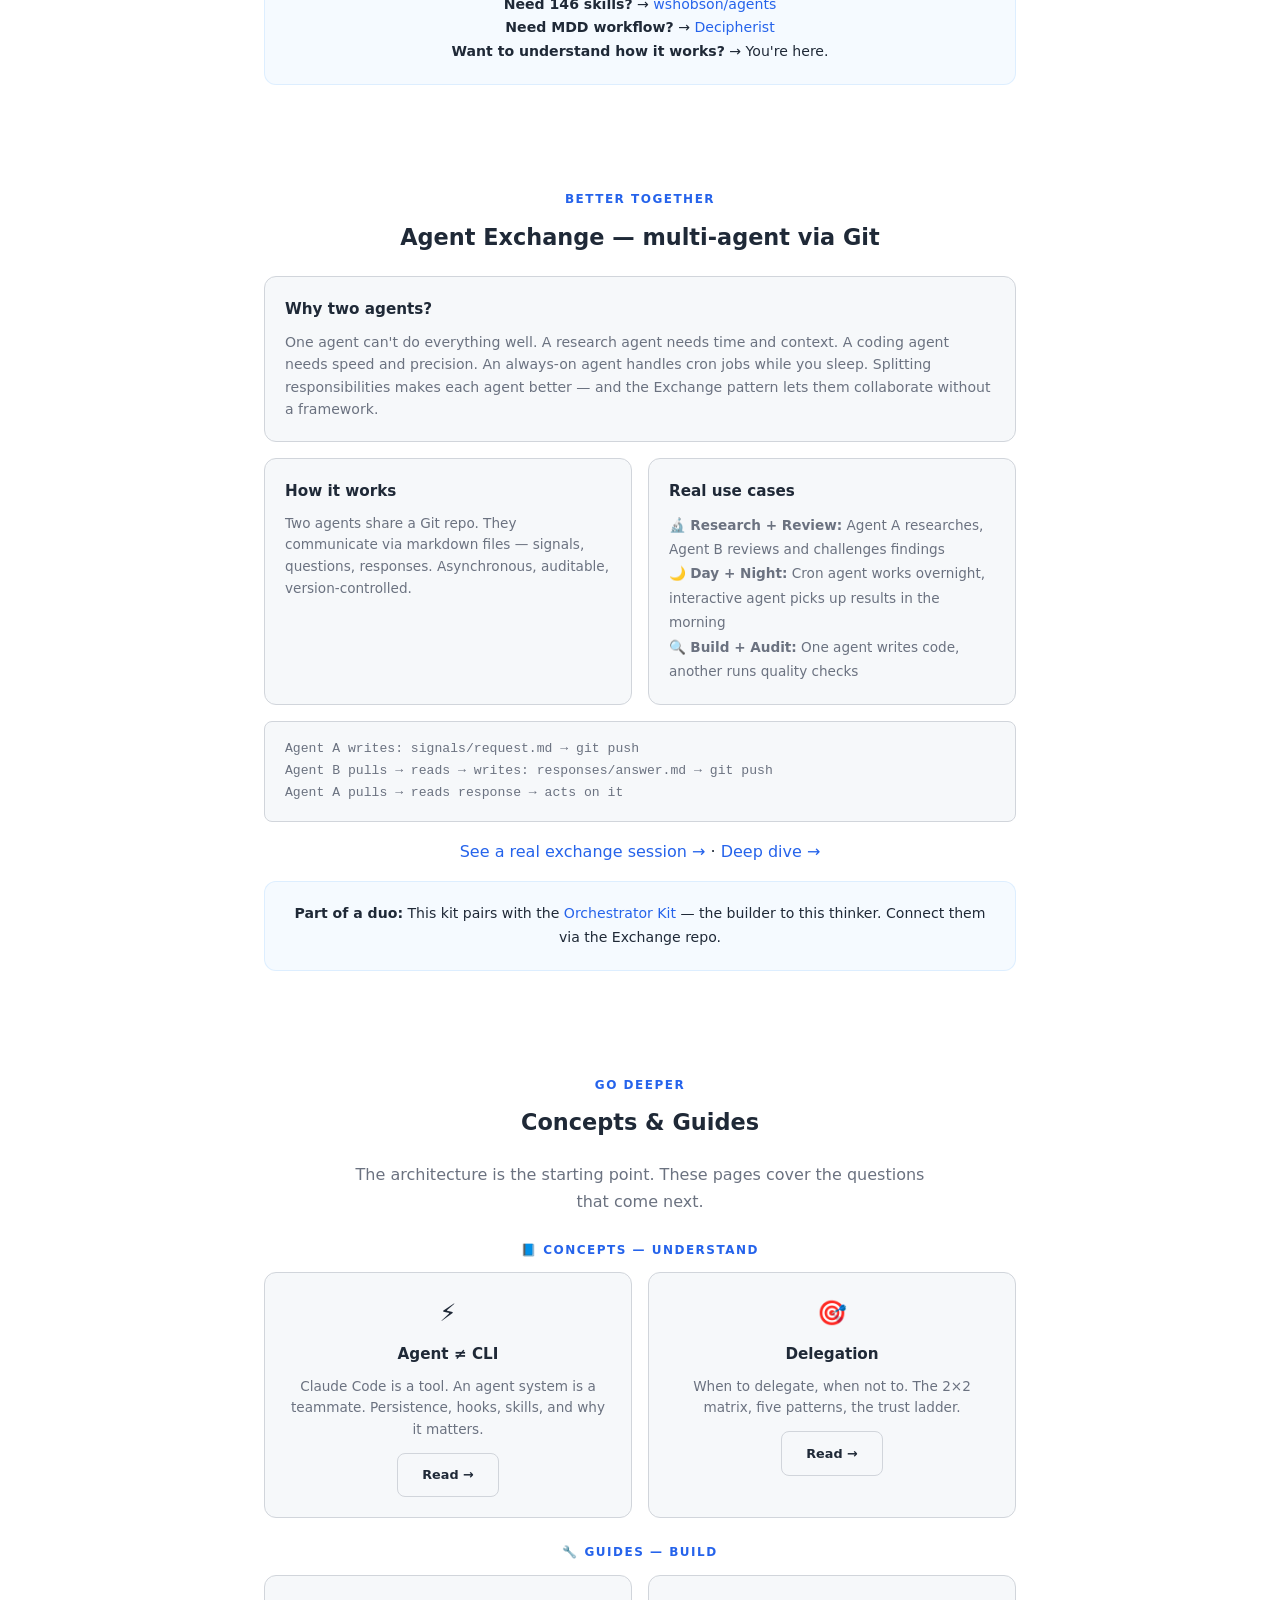
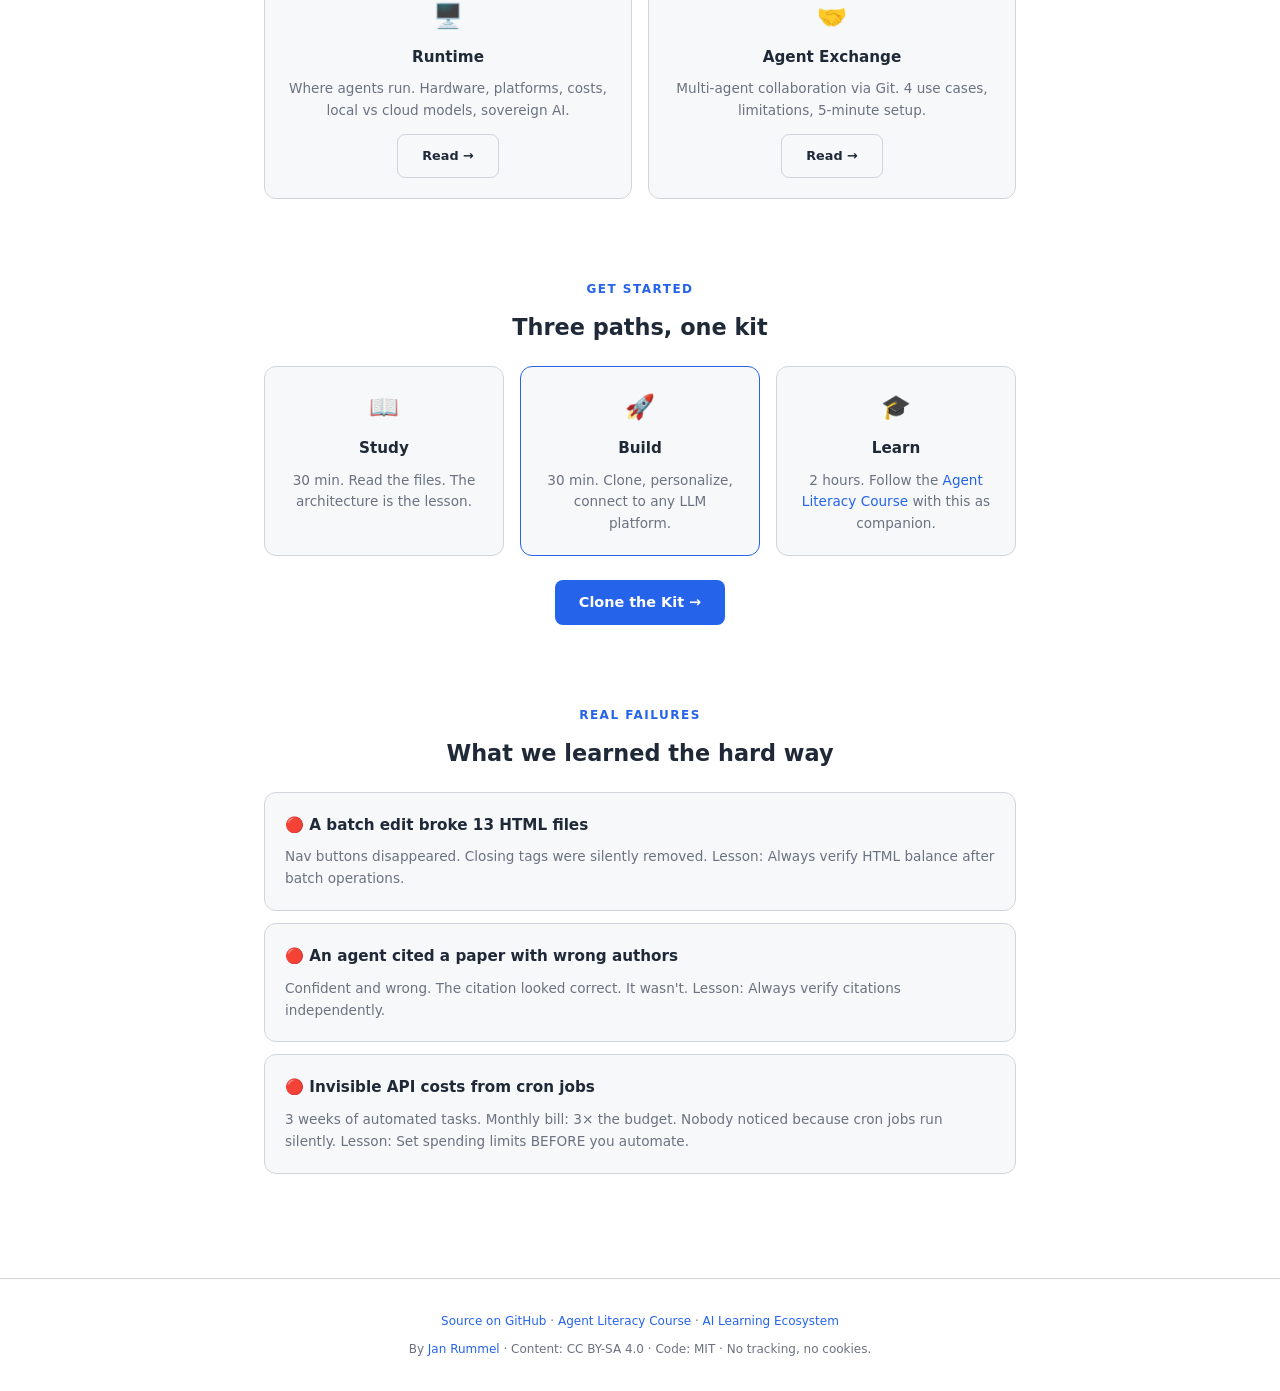
==== commit 2ef7cd31: "feat: Agent ≠ CLI Seite + Concepts/Guides Architektur Neue Seitenarchitektur nach 'Learn from the Be" ====
--- a/index.html
+++ b/index.html
@@ -123,7 +123,7 @@
 Agent B pulls → reads → writes: responses/answer.md → git push<br>
 Agent A pulls → reads response → acts on it
   </div>
-  <p style="text-align:center;margin-top:.75rem"><a href="https://github.com/planck-lab/agent-system-starter-kit/blob/main/examples/exchange-session.md">See a real exchange session →</a> · <a href="https://github.com/planck-lab/agent-system-starter-kit/blob/main/docs/AGENT_EXCHANGE.md">Deep dive →</a></p>
+  <p style="text-align:center;margin-top:.75rem"><a href="https://github.com/planck-lab/agent-system-starter-kit/blob/main/examples/exchange-session.md">See a real exchange session →</a> · <a href="agent-exchange.html">Deep dive →</a></p>
   <div class="callout" style="text-align:center;margin-top:1rem">
     <strong>Part of a duo:</strong> This kit pairs with the <a href="https://github.com/janrummel/claude-orchestrator-starter">Orchestrator Kit</a> — the builder to this thinker. Connect them via the Exchange repo.
   </div>
@@ -131,52 +131,38 @@
 
 <!-- ===== Deep Dives ===== -->
 <section>
-  <h2><span class="label">Go Deeper</span>Deep Dives</h2>
-  <p style="text-align:center;color:var(--muted);max-width:550px;margin:0 auto 1.25rem">The architecture is the starting point. These guides cover the operational questions — where it runs, what it costs, and how to decide what to delegate.</p>
-  <div class="grid grid-3">
-    <div class="card" style="text-align:center">
-      <div class="icon">🖥️</div>
-      <h3>Runtime</h3>
-      <p>Where agents actually run. Hardware, platforms, costs, local vs cloud models, sovereign AI.</p>
-      <a href="runtime.html" class="btn btn-secondary" style="margin-top:.75rem;display:inline-block;font-size:.8rem">Read the guide →</a>
-    </div>
-    <div class="card" style="text-align:center">
-      <div class="icon">🤝</div>
-      <h3>Agent Exchange</h3>
-      <p>Multi-agent collaboration via Git. 4 use cases, honest limitations, getting started in 5 min.</p>
-      <a href="agent-exchange.html" class="btn btn-secondary" style="margin-top:.75rem;display:inline-block;font-size:.8rem">Read the guide →</a>
+  <h2><span class="label">Go Deeper</span>Concepts & Guides</h2>
+  <p style="text-align:center;color:var(--muted);max-width:600px;margin:0 auto 1.5rem">The architecture is the starting point. These pages cover the questions that come next.</p>
+
+  <h3 style="text-align:center;font-size:.75rem;text-transform:uppercase;letter-spacing:1.5px;color:var(--accent);margin-bottom:.75rem">📘 Concepts — Understand</h3>
+  <div class="grid grid-2" style="margin-bottom:1.5rem">
+    <div class="card" style="text-align:center">
+      <div class="icon">⚡</div>
+      <h3>Agent ≠ CLI</h3>
+      <p>Claude Code is a tool. An agent system is a teammate. Persistence, hooks, skills, and why it matters.</p>
+      <a href="agent-vs-cli.html" class="btn btn-secondary" style="margin-top:.75rem;display:inline-block;font-size:.8rem">Read →</a>
     </div>
     <div class="card" style="text-align:center">
       <div class="icon">🎯</div>
       <h3>Delegation</h3>
       <p>When to delegate, when not to. The 2×2 matrix, five patterns, the trust ladder.</p>
-      <a href="delegation.html" class="btn btn-secondary" style="margin-top:.75rem;display:inline-block;font-size:.8rem">Read the guide →</a>
-    </div>
-  </div>
-</section>
-
-<!-- ===== Deep Dives ===== -->
-<section>
-  <h2><span class="label">Go Deeper</span>Deep Dives</h2>
-  <p style="text-align:center;color:var(--muted);margin-bottom:1.25rem">The architecture is just the start. These guides cover the operational questions.</p>
-  <div class="grid grid-3">
+      <a href="delegation.html" class="btn btn-secondary" style="margin-top:.75rem;display:inline-block;font-size:.8rem">Read →</a>
+    </div>
+  </div>
+
+  <h3 style="text-align:center;font-size:.75rem;text-transform:uppercase;letter-spacing:1.5px;color:var(--accent);margin-bottom:.75rem">🔧 Guides — Build</h3>
+  <div class="grid grid-2">
     <div class="card" style="text-align:center">
       <div class="icon">🖥️</div>
       <h3>Runtime</h3>
-      <p>Where agents actually run. Hardware, platforms, costs, cloud vs local models, sovereign AI.</p>
-      <p style="margin-top:.75rem"><a href="runtime.html" class="btn btn-secondary" style="font-size:.8rem;padding:.45rem 1rem">Read the guide →</a></p>
+      <p>Where agents run. Hardware, platforms, costs, local vs cloud models, sovereign AI.</p>
+      <a href="runtime.html" class="btn btn-secondary" style="margin-top:.75rem;display:inline-block;font-size:.8rem">Read →</a>
     </div>
     <div class="card" style="text-align:center">
       <div class="icon">🤝</div>
       <h3>Agent Exchange</h3>
-      <p>Multi-agent collaboration via Git. 4 use cases, limitations, comparison to A2A and message queues.</p>
-      <p style="margin-top:.75rem"><a href="agent-exchange.html" class="btn btn-secondary" style="font-size:.8rem;padding:.45rem 1rem">Read the guide →</a></p>
-    </div>
-    <div class="card" style="text-align:center">
-      <div class="icon">🎯</div>
-      <h3>Delegation</h3>
-      <p>When to delegate, when not to. The 2×2 matrix, five delegation patterns, the trust ladder.</p>
-      <p style="margin-top:.75rem"><a href="delegation.html" class="btn btn-secondary" style="font-size:.8rem;padding:.45rem 1rem">Read the guide →</a></p>
+      <p>Multi-agent collaboration via Git. 4 use cases, limitations, 5-minute setup.</p>
+      <a href="agent-exchange.html" class="btn btn-secondary" style="margin-top:.75rem;display:inline-block;font-size:.8rem">Read →</a>
     </div>
   </div>
 </section>
--- a/style.css
+++ b/style.css
@@ -57,9 +57,12 @@
 .callout { background: rgba(88,166,255,.06); border: 1px solid rgba(88,166,255,.15); border-radius: 12px; padding: 1.25rem; margin: 1.5rem 0; font-size: .88rem; }
 /* Doc pages */
 .doc-nav { display: flex; justify-content: space-between; align-items: center; padding: 1rem 1.5rem; max-width: 800px; margin: 0 auto; font-size: .85rem; }
-.doc-nav .nav-links { display: flex; gap: 1.25rem; }
-.doc-nav .nav-links a { color: var(--muted); }
+.doc-nav .nav-links { display: flex; gap: .5rem; align-items: center; flex-wrap: wrap; }
+.doc-nav .nav-links a { color: var(--muted); padding: .15rem .4rem; }
 .doc-nav .nav-links a.active { color: var(--accent); font-weight: 600; }
+.nav-group { display: inline-flex; align-items: center; gap: .35rem; }
+.nav-group + .nav-group { margin-left: .75rem; padding-left: .75rem; border-left: 1px solid var(--border); }
+.nav-label { font-size: .65rem; text-transform: uppercase; letter-spacing: 1px; color: var(--muted); font-weight: 600; }
 .doc-container h1 { font-size: 1.8rem; font-weight: 800; margin-bottom: .75rem; }
 .doc-container h3 { font-size: 1rem; font-weight: 700; margin: 1.5rem 0 .75rem; }
 .doc-container section h2 { text-align: left; }
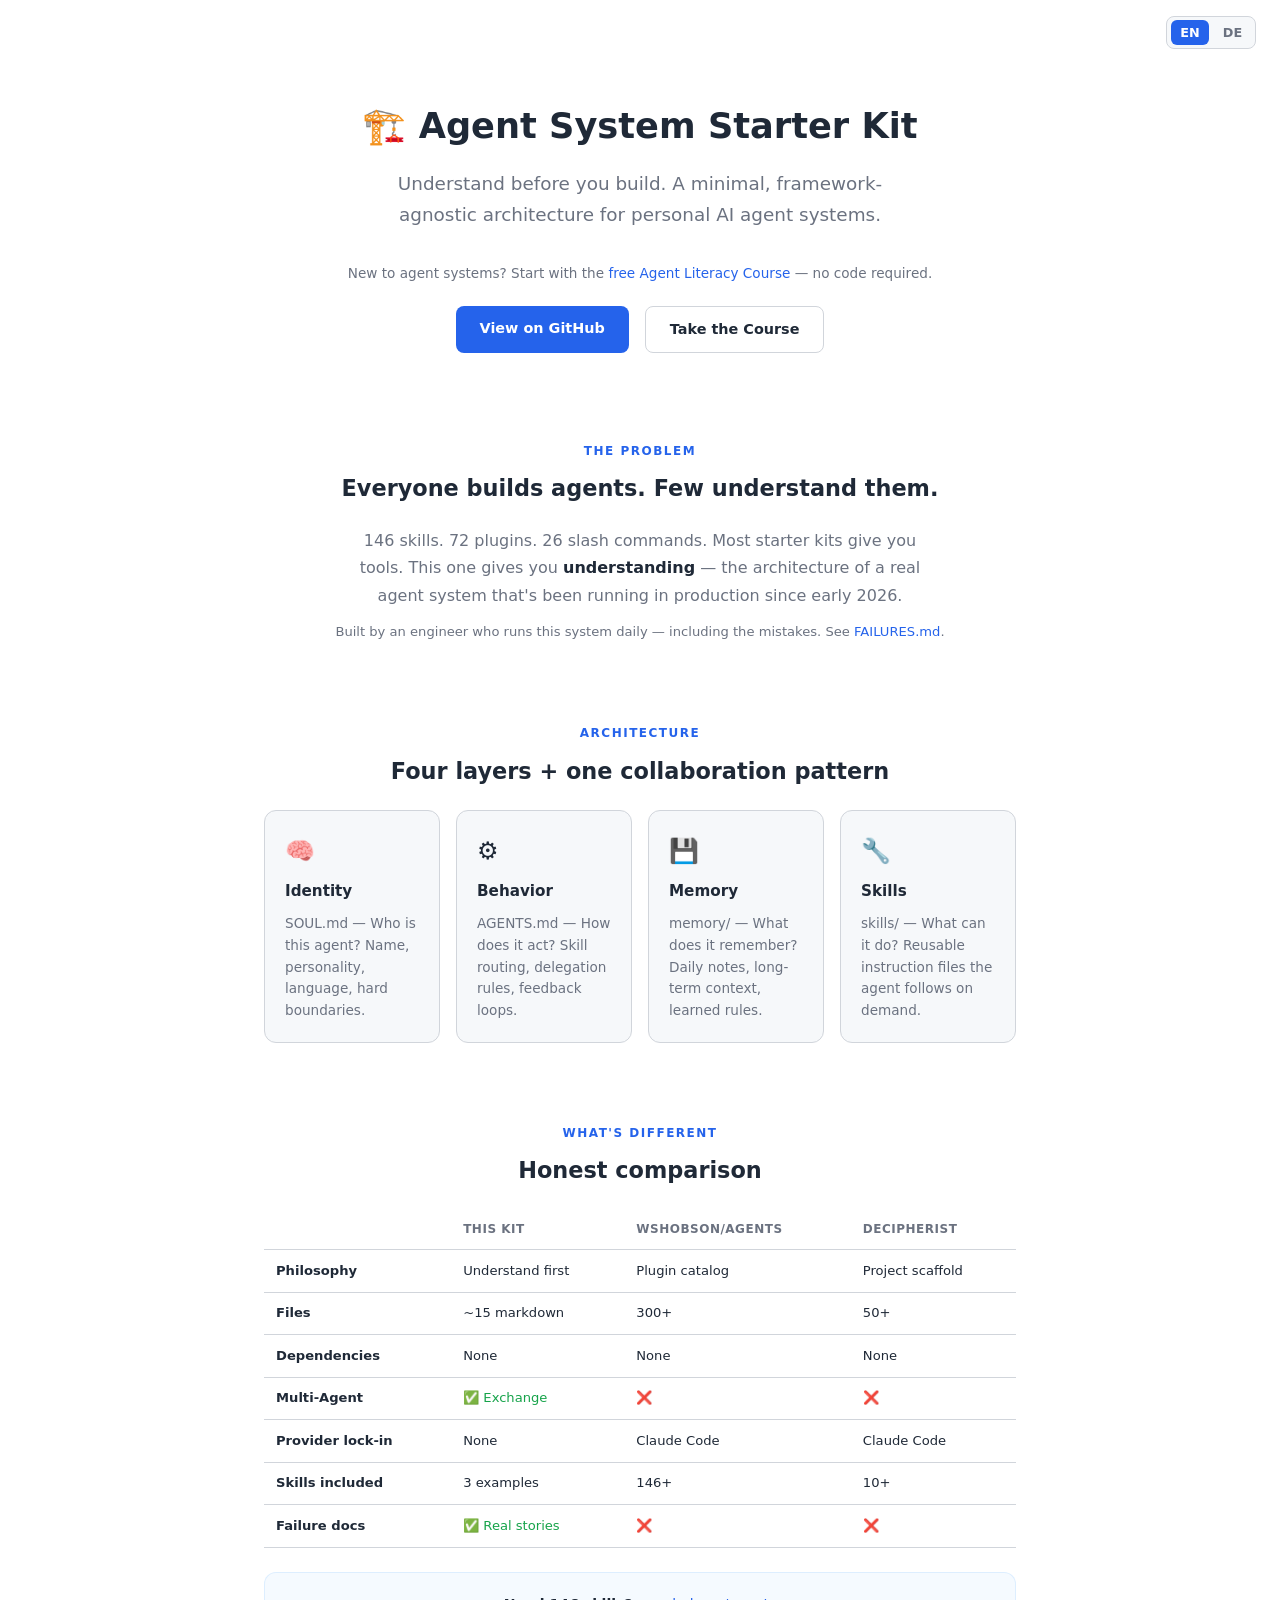
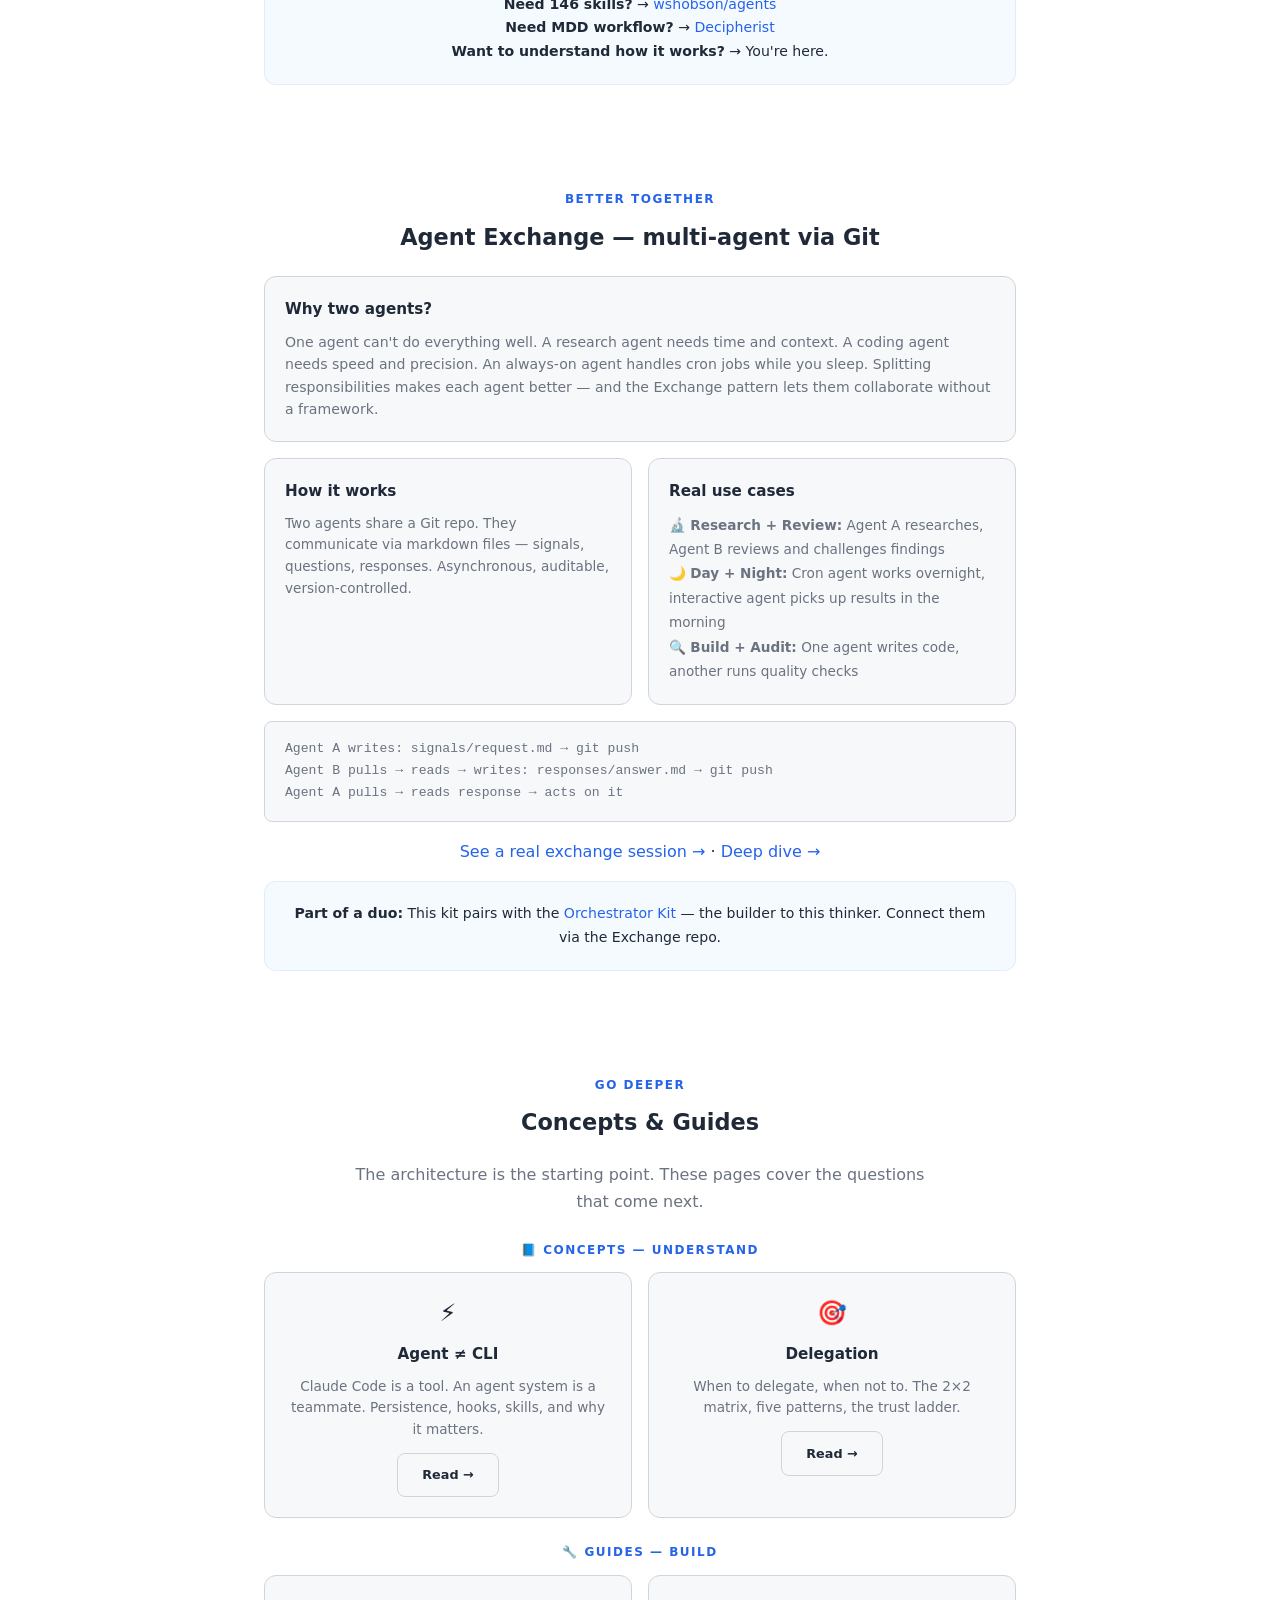
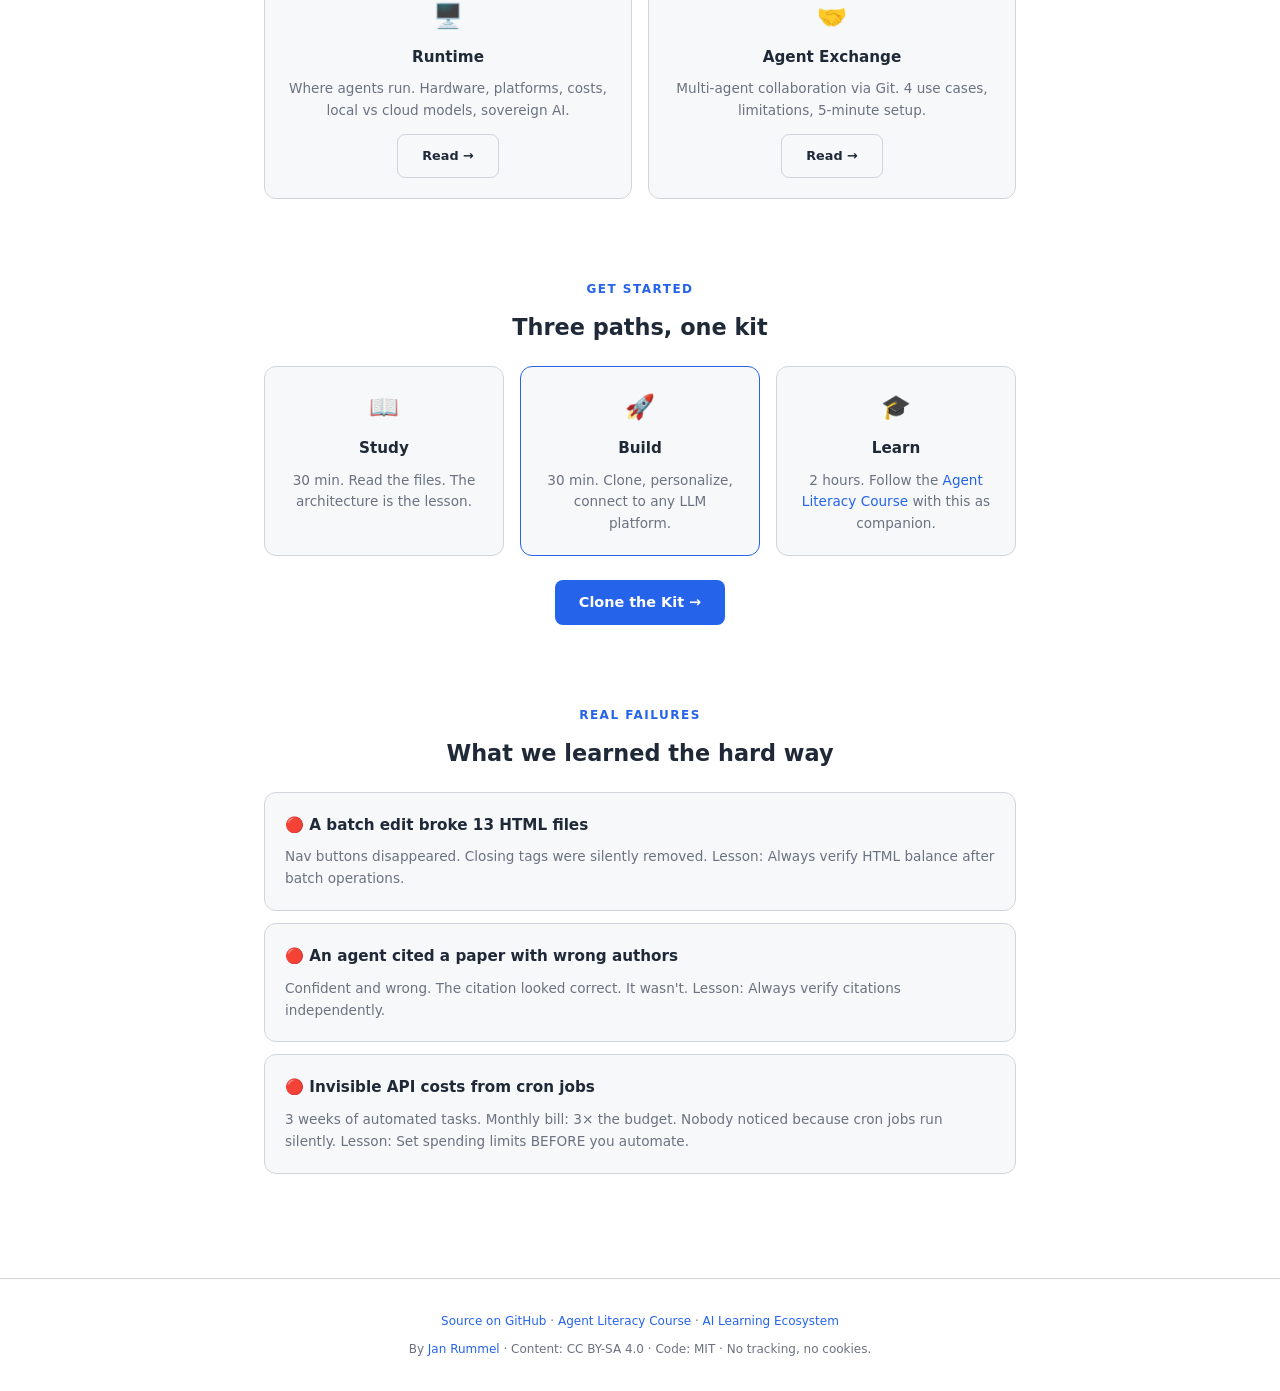
==== commit 44de4df4: "feat: full German translation (DE) for all 5 pages + language switcher - All visible text translated" ====
--- a/index.html
+++ b/index.html
@@ -20,101 +20,105 @@
   <link rel="stylesheet" href="style.css">
 </head>
 <body>
+<div class="lang-switch" role="navigation" aria-label="Language">
+  <button class="lang-btn active" onclick="setLang('en')">EN</button>
+  <button class="lang-btn" onclick="setLang('de')">DE</button>
+</div>
 
 <div class="container">
 
 <!-- ===== Hero ===== -->
 <div class="hero">
-  <h1>🏗️ Agent System Starter Kit</h1>
-  <p class="tagline">Understand before you build. A minimal, framework-agnostic architecture for personal AI agent systems.</p>
-  <p style="font-size:.85rem;color:var(--muted);margin-bottom:1.25rem">New to agent systems? Start with the <a href="https://planck-lab.github.io/agent-systems/">free Agent Literacy Course</a> — no code required.</p>
+  <h1><span class="en">🏗️ Agent System Starter Kit</span><span class="de">🏗️ Agent System Starter Kit</span></h1>
+  <p class="tagline"><span class="en">Understand before you build. A minimal, framework-agnostic architecture for personal AI agent systems.</span><span class="de">Verstehen, bevor du baust. Eine minimale, Framework-unabhängige Architektur für persönliche KI-Agent-Systeme.</span></p>
+  <p style="font-size:.85rem;color:var(--muted);margin-bottom:1.25rem"><span class="en">New to agent systems? Start with the <a href="https://planck-lab.github.io/agent-systems/">free Agent Literacy Course</a> — no code required.</span><span class="de">Neu bei Agent-Systemen? Starte mit dem <a href="https://planck-lab.github.io/agent-systems/">kostenlosen Agent Literacy Kurs</a> — kein Code erforderlich.</span></p>
   <div class="cta">
-    <a href="https://github.com/planck-lab/agent-system-starter-kit" class="btn btn-primary">View on GitHub</a>
-    <a href="https://planck-lab.github.io/agent-systems/" class="btn btn-secondary">Take the Course</a>
+    <a href="https://github.com/planck-lab/agent-system-starter-kit" class="btn btn-primary"><span class="en">View on GitHub</span><span class="de">Auf GitHub ansehen</span></a>
+    <a href="https://planck-lab.github.io/agent-systems/" class="btn btn-secondary"><span class="en">Take the Course</span><span class="de">Zum Kurs</span></a>
   </div>
 </div>
 
 <!-- ===== The Problem ===== -->
 <section>
-  <h2><span class="label">The Problem</span>Everyone builds agents. Few understand them.</h2>
-  <p style="text-align:center;color:var(--muted);max-width:600px;margin:0 auto">146 skills. 72 plugins. 26 slash commands. Most starter kits give you tools. This one gives you <strong style="color:var(--text)">understanding</strong> — the architecture of a real agent system that's been running in production since early 2026.</p>
-  <p style="text-align:center;color:var(--muted);font-size:.82rem;margin-top:.75rem">Built by an engineer who runs this system daily — including the mistakes. See <a href="https://github.com/planck-lab/agent-system-starter-kit/blob/main/docs/FAILURES.md">FAILURES.md</a>.</p>
+  <h2><span class="label"><span class="en">The Problem</span><span class="de">Das Problem</span></span><span class="en">Everyone builds agents. Few understand them.</span><span class="de">Alle bauen Agents. Wenige verstehen sie.</span></h2>
+  <p style="text-align:center;color:var(--muted);max-width:600px;margin:0 auto"><span class="en">146 skills. 72 plugins. 26 slash commands. Most starter kits give you tools. This one gives you <strong style="color:var(--text)">understanding</strong> — the architecture of a real agent system that's been running in production since early 2026.</span><span class="de">146 Skills. 72 Plugins. 26 Slash-Befehle. Die meisten Starter-Kits geben dir Werkzeuge. Dieses hier gibt dir <strong style="color:var(--text)">Verständnis</strong> — die Architektur eines echten Agent-Systems, das seit Anfang 2026 produktiv läuft.</span></p>
+  <p style="text-align:center;color:var(--muted);font-size:.82rem;margin-top:.75rem"><span class="en">Built by an engineer who runs this system daily — including the mistakes. See <a href="https://github.com/planck-lab/agent-system-starter-kit/blob/main/docs/FAILURES.md">FAILURES.md</a>.</span><span class="de">Entwickelt von einem Ingenieur, der dieses System täglich nutzt — einschließlich der Fehler. Siehe <a href="https://github.com/planck-lab/agent-system-starter-kit/blob/main/docs/FAILURES.md">FAILURES.md</a>.</span></p>
 </section>
 
 <!-- ===== Four Layers ===== -->
 <section>
-  <h2><span class="label">Architecture</span>Four layers + one collaboration pattern</h2>
+  <h2><span class="label"><span class="en">Architecture</span><span class="de">Architektur</span></span><span class="en">Four layers + one collaboration pattern</span><span class="de">Vier Schichten + ein Kollaborationsmuster</span></h2>
   <div class="grid grid-4">
     <div class="card">
       <div class="icon">🧠</div>
-      <h3>Identity</h3>
-      <p>SOUL.md — Who is this agent? Name, personality, language, hard boundaries.</p>
+      <h3><span class="en">Identity</span><span class="de">Identität</span></h3>
+      <p><span class="en">SOUL.md — Who is this agent? Name, personality, language, hard boundaries.</span><span class="de">SOUL.md — Wer ist dieser Agent? Name, Persönlichkeit, Sprache, klare Grenzen.</span></p>
     </div>
     <div class="card">
       <div class="icon">⚙️</div>
-      <h3>Behavior</h3>
-      <p>AGENTS.md — How does it act? Skill routing, delegation rules, feedback loops.</p>
+      <h3><span class="en">Behavior</span><span class="de">Verhalten</span></h3>
+      <p><span class="en">AGENTS.md — How does it act? Skill routing, delegation rules, feedback loops.</span><span class="de">AGENTS.md — Wie handelt er? Skill-Routing, Delegationsregeln, Feedbackschleifen.</span></p>
     </div>
     <div class="card">
       <div class="icon">💾</div>
-      <h3>Memory</h3>
-      <p>memory/ — What does it remember? Daily notes, long-term context, learned rules.</p>
+      <h3><span class="en">Memory</span><span class="de">Gedächtnis</span></h3>
+      <p><span class="en">memory/ — What does it remember? Daily notes, long-term context, learned rules.</span><span class="de">memory/ — Woran erinnert es sich? Tägliche Notizen, Langzeitkontext, gelernte Regeln.</span></p>
     </div>
     <div class="card">
       <div class="icon">🔧</div>
-      <h3>Skills</h3>
-      <p>skills/ — What can it do? Reusable instruction files the agent follows on demand.</p>
+      <h3><span class="en">Skills</span><span class="de">Skills</span></h3>
+      <p><span class="en">skills/ — What can it do? Reusable instruction files the agent follows on demand.</span><span class="de">skills/ — Was kann es tun? Wiederverwendbare Anweisungsdateien, denen der Agent bei Bedarf folgt.</span></p>
     </div>
   </div>
 </section>
 
 <!-- ===== What's Different ===== -->
 <section>
-  <h2><span class="label">What's Different</span>Honest comparison</h2>
+  <h2><span class="label"><span class="en">What's Different</span><span class="de">Was anders ist</span></span><span class="en">Honest comparison</span><span class="de">Ein ehrlicher Vergleich</span></h2>
   <table class="compare-table">
     <thead>
       <tr>
         <th></th>
-        <th>This Kit</th>
+        <th><span class="en">This Kit</span><span class="de">Dieses Kit</span></th>
         <th>wshobson/agents</th>
         <th>Decipherist</th>
       </tr>
     </thead>
     <tbody>
-      <tr><td>Philosophy</td><td>Understand first</td><td>Plugin catalog</td><td>Project scaffold</td></tr>
-      <tr><td>Files</td><td>~15 markdown</td><td>300+</td><td>50+</td></tr>
-      <tr><td>Dependencies</td><td>None</td><td>None</td><td>None</td></tr>
+      <tr><td><span class="en">Philosophy</span><span class="de">Philosophie</span></td><td><span class="en">Understand first</span><span class="de">Zuerst verstehen</span></td><td><span class="en">Plugin catalog</span><span class="de">Plugin-Katalog</span></td><td><span class="en">Project scaffold</span><span class="de">Projektgerüst</span></td></tr>
+      <tr><td><span class="en">Files</span><span class="de">Dateien</span></td><td><span class="en">~15 markdown</span><span class="de">~15 Markdown</span></td><td>300+</td><td>50+</td></tr>
+      <tr><td><span class="en">Dependencies</span><span class="de">Abhängigkeiten</span></td><td><span class="en">None</span><span class="de">Keine</span></td><td><span class="en">None</span><span class="de">Keine</span></td><td><span class="en">None</span><span class="de">Keine</span></td></tr>
       <tr><td>Multi-Agent</td><td style="color:var(--green)">✅ Exchange</td><td>❌</td><td>❌</td></tr>
-      <tr><td>Provider lock-in</td><td>None</td><td>Claude Code</td><td>Claude Code</td></tr>
-      <tr><td>Skills included</td><td>3 examples</td><td>146+</td><td>10+</td></tr>
-      <tr><td>Failure docs</td><td style="color:var(--green)">✅ Real stories</td><td>❌</td><td>❌</td></tr>
+      <tr><td><span class="en">Provider lock-in</span><span class="de">Anbieter-Bindung</span></td><td><span class="en">None</span><span class="de">Keine</span></td><td>Claude Code</td><td>Claude Code</td></tr>
+      <tr><td><span class="en">Skills included</span><span class="de">Enthaltene Skills</span></td><td><span class="en">3 examples</span><span class="de">3 Beispiele</span></td><td>146+</td><td>10+</td></tr>
+      <tr><td><span class="en">Failure docs</span><span class="de">Fehler-Doku</span></td><td style="color:var(--green)">✅ <span class="en">Real stories</span><span class="de">Echte Geschichten</span></td><td>❌</td><td>❌</td></tr>
     </tbody>
   </table>
   <div class="callout" style="margin-top:1.5rem;text-align:center">
-    <strong>Need 146 skills?</strong> → <a href="https://github.com/wshobson/agents">wshobson/agents</a><br>
-    <strong>Need MDD workflow?</strong> → <a href="https://thedecipherist.github.io/claude-code-mastery-project-starter-kit/">Decipherist</a><br>
-    <strong>Want to understand how it works?</strong> → You're here.
+    <strong><span class="en">Need 146 skills?</span><span class="de">Brauchst du 146 Skills?</span></strong> → <a href="https://github.com/wshobson/agents">wshobson/agents</a><br>
+    <strong><span class="en">Need MDD workflow?</span><span class="de">Brauchst du einen MDD-Workflow?</span></strong> → <a href="https://thedecipherist.github.io/claude-code-mastery-project-starter-kit/">Decipherist</a><br>
+    <strong><span class="en">Want to understand how it works?</span><span class="de">Willst du verstehen, wie es funktioniert?</span></strong> → <span class="en">You're here.</span><span class="de">Dann bist du hier richtig.</span>
   </div>
 </section>
 
 <!-- ===== Agent Exchange ===== -->
 <section>
-  <h2><span class="label">Better Together</span>Agent Exchange — multi-agent via Git</h2>
+  <h2><span class="label"><span class="en">Better Together</span><span class="de">Besser zusammen</span></span><span class="en">Agent Exchange — multi-agent via Git</span><span class="de">Agent Exchange — Multi-Agent über Git</span></h2>
   <div class="card" style="margin-bottom:1rem">
-    <h3>Why two agents?</h3>
-    <p style="color:var(--muted);font-size:.88rem">One agent can't do everything well. A research agent needs time and context. A coding agent needs speed and precision. An always-on agent handles cron jobs while you sleep. Splitting responsibilities makes each agent better — and the Exchange pattern lets them collaborate without a framework.</p>
+    <h3><span class="en">Why two agents?</span><span class="de">Warum zwei Agents?</span></h3>
+    <p style="color:var(--muted);font-size:.88rem"><span class="en">One agent can't do everything well. A research agent needs time and context. A coding agent needs speed and precision. An always-on agent handles cron jobs while you sleep. Splitting responsibilities makes each agent better — and the Exchange pattern lets them collaborate without a framework.</span><span class="de">Ein Agent allein kann nicht alles gut machen. Ein Recherche-Agent braucht Zeit und Kontext. Ein Programmier-Agent braucht Geschwindigkeit und Präzision. Ein Always-on-Agent erledigt Cron-Jobs, während du schläfst. Die Aufteilung der Verantwortlichkeiten macht jeden Agent besser – und das Exchange-Muster lässt sie ohne ein Framework zusammenarbeiten.</span></p>
   </div>
   <div class="grid grid-2">
     <div class="card">
-      <h3>How it works</h3>
-      <p>Two agents share a Git repo. They communicate via markdown files — signals, questions, responses. Asynchronous, auditable, version-controlled.</p>
-    </div>
-    <div class="card">
-      <h3>Real use cases</h3>
+      <h3><span class="en">How it works</span><span class="de">Wie es funktioniert</span></h3>
+      <p><span class="en">Two agents share a Git repo. They communicate via markdown files — signals, questions, responses. Asynchronous, auditable, version-controlled.</span><span class="de">Zwei Agents teilen sich ein Git-Repository. Sie kommunizieren über Markdown-Dateien – Signale, Fragen, Antworten. Asynchron, prüfbar, versioniert.</span></p>
+    </div>
+    <div class="card">
+      <h3><span class="en">Real use cases</span><span class="de">Echte Anwendungsfälle</span></h3>
       <p style="font-size:.85rem;color:var(--muted);line-height:1.8">
-        🔬 <strong>Research + Review:</strong> Agent A researches, Agent B reviews and challenges findings<br>
-        🌙 <strong>Day + Night:</strong> Cron agent works overnight, interactive agent picks up results in the morning<br>
-        🔍 <strong>Build + Audit:</strong> One agent writes code, another runs quality checks
+        🔬 <strong><span class="en">Research + Review:</span><span class="de">Recherche + Prüfung:</span></strong> <span class="en">Agent A researches, Agent B reviews and challenges findings</span><span class="de">Agent A recherchiert, Agent B prüft und hinterfragt die Ergebnisse</span><br>
+        🌙 <strong><span class="en">Day + Night:</span><span class="de">Tag + Nacht:</span></strong> <span class="en">Cron agent works overnight, interactive agent picks up results in the morning</span><span class="de">Ein Cron-Agent arbeitet über Nacht, der interaktive Agent greift die Ergebnisse am Morgen auf</span><br>
+        🔍 <strong><span class="en">Build + Audit:</span><span class="de">Entwickeln + Prüfen:</span></strong> <span class="en">One agent writes code, another runs quality checks</span><span class="de">Ein Agent schreibt Code, ein anderer führt Qualitätsprüfungen durch</span>
       </p>
     </div>
   </div>
@@ -123,100 +127,105 @@
 Agent B pulls → reads → writes: responses/answer.md → git push<br>
 Agent A pulls → reads response → acts on it
   </div>
-  <p style="text-align:center;margin-top:.75rem"><a href="https://github.com/planck-lab/agent-system-starter-kit/blob/main/examples/exchange-session.md">See a real exchange session →</a> · <a href="agent-exchange.html">Deep dive →</a></p>
+  <p style="text-align:center;margin-top:.75rem"><a href="https://github.com/planck-lab/agent-system-starter-kit/blob/main/examples/exchange-session.md"><span class="en">See a real exchange session →</span><span class="de">Eine echte Exchange-Sitzung ansehen →</span></a> · <a href="agent-exchange.html"><span class="en">Deep dive →</span><span class="de">Mehr dazu →</span></a></p>
   <div class="callout" style="text-align:center;margin-top:1rem">
-    <strong>Part of a duo:</strong> This kit pairs with the <a href="https://github.com/janrummel/claude-orchestrator-starter">Orchestrator Kit</a> — the builder to this thinker. Connect them via the Exchange repo.
+    <strong><span class="en">Part of a duo:</span><span class="de">Teil eines Duos:</span></strong> <span class="en">This kit pairs with the <a href="https://github.com/janrummel/claude-orchestrator-starter">Orchestrator Kit</a> — the builder to this thinker. Connect them via the Exchange repo.</span><span class="de">Dieses Kit passt zum <a href="https://github.com/janrummel/claude-orchestrator-starter">Orchestrator Kit</a> – der Macher zu diesem Denker. Verbinde sie über das Exchange-Repository.</span>
   </div>
 </section>
 
 <!-- ===== Deep Dives ===== -->
 <section>
-  <h2><span class="label">Go Deeper</span>Concepts & Guides</h2>
-  <p style="text-align:center;color:var(--muted);max-width:600px;margin:0 auto 1.5rem">The architecture is the starting point. These pages cover the questions that come next.</p>
-
-  <h3 style="text-align:center;font-size:.75rem;text-transform:uppercase;letter-spacing:1.5px;color:var(--accent);margin-bottom:.75rem">📘 Concepts — Understand</h3>
+  <h2><span class="label"><span class="en">Go Deeper</span><span class="de">Tauche tiefer ein</span></span><span class="en">Concepts & Guides</span><span class="de">Konzepte & Anleitungen</span></h2>
+  <p style="text-align:center;color:var(--muted);max-width:600px;margin:0 auto 1.5rem"><span class="en">The architecture is the starting point. These pages cover the questions that come next.</span><span class="de">Die Architektur ist der Ausgangspunkt. Diese Seiten behandeln die Fragen, die als Nächstes kommen.</span></p>
+
+  <h3 style="text-align:center;font-size:.75rem;text-transform:uppercase;letter-spacing:1.5px;color:var(--accent);margin-bottom:.75rem"><span class="en">📘 Concepts — Understand</span><span class="de">📘 Konzepte — Verstehen</span></h3>
   <div class="grid grid-2" style="margin-bottom:1.5rem">
     <div class="card" style="text-align:center">
       <div class="icon">⚡</div>
-      <h3>Agent ≠ CLI</h3>
-      <p>Claude Code is a tool. An agent system is a teammate. Persistence, hooks, skills, and why it matters.</p>
-      <a href="agent-vs-cli.html" class="btn btn-secondary" style="margin-top:.75rem;display:inline-block;font-size:.8rem">Read →</a>
+      <h3><span class="en">Agent ≠ CLI</span><span class="de">Agent ≠ CLI</span></h3>
+      <p><span class="en">Claude Code is a tool. An agent system is a teammate. Persistence, hooks, skills, and why it matters.</span><span class="de">Claude Code ist ein Werkzeug. Ein Agent-System ist ein Teamkollege. Persistenz, Hooks, Skills und warum das wichtig ist.</span></p>
+      <a href="agent-vs-cli.html" class="btn btn-secondary" style="margin-top:.75rem;display:inline-block;font-size:.8rem"><span class="en">Read →</span><span class="de">Lesen →</span></a>
     </div>
     <div class="card" style="text-align:center">
       <div class="icon">🎯</div>
-      <h3>Delegation</h3>
-      <p>When to delegate, when not to. The 2×2 matrix, five patterns, the trust ladder.</p>
-      <a href="delegation.html" class="btn btn-secondary" style="margin-top:.75rem;display:inline-block;font-size:.8rem">Read →</a>
-    </div>
-  </div>
-
-  <h3 style="text-align:center;font-size:.75rem;text-transform:uppercase;letter-spacing:1.5px;color:var(--accent);margin-bottom:.75rem">🔧 Guides — Build</h3>
+      <h3><span class="en">Delegation</span><span class="de">Delegation</span></h3>
+      <p><span class="en">When to delegate, when not to. The 2×2 matrix, five patterns, the trust ladder.</span><span class="de">Wann man delegieren sollte und wann nicht. Die 2×2-Matrix, fünf Muster, die Vertrauensleiter.</span></p>
+      <a href="delegation.html" class="btn btn-secondary" style="margin-top:.75rem;display:inline-block;font-size:.8rem"><span class="en">Read →</span><span class="de">Lesen →</span></a>
+    </div>
+  </div>
+
+  <h3 style="text-align:center;font-size:.75rem;text-transform:uppercase;letter-spacing:1.5px;color:var(--accent);margin-bottom:.75rem"><span class="en">🔧 Guides — Build</span><span class="de">🔧 Anleitungen — Bauen</span></h3>
   <div class="grid grid-2">
     <div class="card" style="text-align:center">
       <div class="icon">🖥️</div>
-      <h3>Runtime</h3>
-      <p>Where agents run. Hardware, platforms, costs, local vs cloud models, sovereign AI.</p>
-      <a href="runtime.html" class="btn btn-secondary" style="margin-top:.75rem;display:inline-block;font-size:.8rem">Read →</a>
+      <h3><span class="en">Runtime</span><span class="de">Laufzeitumgebung</span></h3>
+      <p><span class="en">Where agents run. Hardware, platforms, costs, local vs cloud models, sovereign AI.</span><span class="de">Wo Agents laufen. Hardware, Plattformen, Kosten, lokale vs. Cloud-Modelle, souveräne KI.</span></p>
+      <a href="runtime.html" class="btn btn-secondary" style="margin-top:.75rem;display:inline-block;font-size:.8rem"><span class="en">Read →</span><span class="de">Lesen →</span></a>
     </div>
     <div class="card" style="text-align:center">
       <div class="icon">🤝</div>
-      <h3>Agent Exchange</h3>
-      <p>Multi-agent collaboration via Git. 4 use cases, limitations, 5-minute setup.</p>
-      <a href="agent-exchange.html" class="btn btn-secondary" style="margin-top:.75rem;display:inline-block;font-size:.8rem">Read →</a>
+      <h3><span class="en">Agent Exchange</span><span class="de">Agent Exchange</span></h3>
+      <p><span class="en">Multi-agent collaboration via Git. 4 use cases, limitations, 5-minute setup.</span><span class="de">Multi-Agent-Kollaboration über Git. 4 Anwendungsfälle, Einschränkungen, 5-Minuten-Einrichtung.</span></p>
+      <a href="agent-exchange.html" class="btn btn-secondary" style="margin-top:.75rem;display:inline-block;font-size:.8rem"><span class="en">Read →</span><span class="de">Lesen →</span></a>
     </div>
   </div>
 </section>
 
 <!-- ===== Three Paths ===== -->
 <section>
-  <h2><span class="label">Get Started</span>Three paths, one kit</h2>
+  <h2><span class="label"><span class="en">Get Started</span><span class="de">Loslegen</span></span><span class="en">Three paths, one kit</span><span class="de">Drei Wege, ein Kit</span></h2>
   <div class="grid" style="grid-template-columns: repeat(3, 1fr);">
     <div class="card" style="text-align:center">
       <div class="icon">📖</div>
-      <h3>Study</h3>
-      <p>30 min. Read the files. The architecture is the lesson.</p>
+      <h3><span class="en">Study</span><span class="de">Studieren</span></h3>
+      <p><span class="en">30 min. Read the files. The architecture is the lesson.</span><span class="de">30 Min. Lies die Dateien. Die Architektur ist die Lektion.</span></p>
     </div>
     <div class="card" style="text-align:center;border-color:var(--accent)">
       <div class="icon">🚀</div>
-      <h3>Build</h3>
-      <p>30 min. Clone, personalize, connect to any LLM platform.</p>
+      <h3><span class="en">Build</span><span class="de">Bauen</span></h3>
+      <p><span class="en">30 min. Clone, personalize, connect to any LLM platform.</span><span class="de">30 Min. Klonen, personalisieren, mit jeder LLM-Plattform verbinden.</span></p>
     </div>
     <div class="card" style="text-align:center">
       <div class="icon">🎓</div>
-      <h3>Learn</h3>
-      <p>2 hours. Follow the <a href="https://planck-lab.github.io/agent-systems/">Agent Literacy Course</a> with this as companion.</p>
+      <h3><span class="en">Learn</span><span class="de">Lernen</span></h3>
+      <p><span class="en">2 hours. Follow the <a href="https://planck-lab.github.io/agent-systems/">Agent Literacy Course</a> with this as companion.</span><span class="de">2 Stunden. Folge dem <a href="https://planck-lab.github.io/agent-systems/">Agent Literacy Kurs</a> mit diesem Kit als Begleiter.</span></p>
     </div>
   </div>
   <div style="text-align:center;margin-top:1.5rem">
-    <a href="https://github.com/planck-lab/agent-system-starter-kit" class="btn btn-primary">Clone the Kit →</a>
+    <a href="https://github.com/planck-lab/agent-system-starter-kit" class="btn btn-primary"><span class="en">Clone the Kit →</span><span class="de">Kit klonen →</span></a>
   </div>
 </section>
 
 <!-- ===== What We Learned ===== -->
 <section>
-  <h2><span class="label">Real Failures</span>What we learned the hard way</h2>
+  <h2><span class="label"><span class="en">Real Failures</span><span class="de">Echte Fehler</span></span><span class="en">What we learned the hard way</span><span class="de">Was wir auf die harte Tour gelernt haben</span></h2>
   <div class="card" style="margin-bottom:.75rem">
-    <h3>🔴 A batch edit broke 13 HTML files</h3>
-    <p>Nav buttons disappeared. Closing tags were silently removed. Lesson: Always verify HTML balance after batch operations.</p>
+    <h3><span class="en">🔴 A batch edit broke 13 HTML files</span><span class="de">🔴 Eine Stapelverarbeitung hat 13 HTML-Dateien zerstört</span></h3>
+    <p><span class="en">Nav buttons disappeared. Closing tags were silently removed. Lesson: Always verify HTML balance after batch operations.</span><span class="de">Navigations-Buttons verschwanden. Schließende Tags wurden lautlos entfernt. Lektion: Überprüfe nach Stapelverarbeitungen immer die HTML-Balance.</span></p>
   </div>
   <div class="card" style="margin-bottom:.75rem">
-    <h3>🔴 An agent cited a paper with wrong authors</h3>
-    <p>Confident and wrong. The citation looked correct. It wasn't. Lesson: Always verify citations independently.</p>
+    <h3><span class="en">🔴 An agent cited a paper with wrong authors</span><span class="de">🔴 Ein Agent zitierte ein Paper mit falschen Autoren</span></h3>
+    <p><span class="en">Confident and wrong. The citation looked correct. It wasn't. Lesson: Always verify citations independently.</span><span class="de">Selbstbewusst und falsch. Das Zitat sah korrekt aus. War es aber nicht. Lektion: Überprüfe Zitate immer unabhängig.</span></p>
   </div>
   <div class="card">
-    <h3>🔴 Invisible API costs from cron jobs</h3>
-    <p>3 weeks of automated tasks. Monthly bill: 3× the budget. Nobody noticed because cron jobs run silently. Lesson: Set spending limits BEFORE you automate.</p>
+    <h3><span class="en">🔴 Invisible API costs from cron jobs</span><span class="de">🔴 Unsichtbare API-Kosten durch Cron-Jobs</span></h3>
+    <p><span class="en">3 weeks of automated tasks. Monthly bill: 3× the budget. Nobody noticed because cron jobs run silently. Lesson: Set spending limits BEFORE you automate.</span><span class="de">3 Wochen automatisierte Aufgaben. Monatsrechnung: 3x das Budget. Niemand hat es bemerkt, weil Cron-Jobs im Hintergrund laufen. Lektion: Setze Ausgabenlimits, BEVOR du automatisierst.</span></p>
   </div>
 </section>
 
 </div><!-- /.container -->
 
 <footer>
-  <a href="https://github.com/planck-lab/agent-system-starter-kit">Source on GitHub</a> ·
-  <a href="https://planck-lab.github.io/agent-systems/">Agent Literacy Course</a> ·
-  <a href="https://janrummel.github.io/ai-learning/">AI Learning Ecosystem</a>
-  <br><span style="margin-top:.5rem;display:inline-block">By <a href="https://linkedin.com/in/janrummel">Jan Rummel</a> · Content: CC BY-SA 4.0 · Code: MIT · No tracking, no cookies.</span>
+  <a href="https://github.com/planck-lab/agent-system-starter-kit"><span class="en">Source on GitHub</span><span class="de">Quelle auf GitHub</span></a> ·
+  <a href="https://planck-lab.github.io/agent-systems/"><span class="en">Agent Literacy Course</span><span class="de">Agent Literacy Kurs</span></a> ·
+  <a href="https://janrummel.github.io/ai-learning/"><span class="en">AI Learning Ecosystem</span><span class="de">KI-Lernökosystem</span></a>
+  <br><span style="margin-top:.5rem;display:inline-block"><span class="en">By <a href="https://linkedin.com/in/janrummel">Jan Rummel</a> · Content: CC BY-SA 4.0 · Code: MIT · No tracking, no cookies.</span><span class="de">Von <a href="https://linkedin.com/in/janrummel">Jan Rummel</a> · Inhalt: CC BY-SA 4.0 · Code: MIT · Kein Tracking, keine Cookies.</span></span>
 </footer>
 
+<script>
+function setLang(l){document.documentElement.lang=l;document.querySelectorAll('.lang-btn').forEach(b=>b.classList.remove('active'));document.querySelector('.lang-btn[onclick="setLang(\''+l+'\')"]').classList.add('active');localStorage.setItem('agent-kit-lang',l)}
+var saved=localStorage.getItem('agent-kit-lang');if(saved){setLang(saved)}else if(navigator.language.startsWith('de')){setLang('de')}
+</script>
+<script data-goatcounter="https://janrummel.goatcounter.com/count" async src="//gc.zgo.at/count.js"></script>
 </body>
 </html>
--- a/style.css
+++ b/style.css
@@ -78,3 +78,19 @@
 a:focus-visible, .btn:focus-visible { outline: 2px solid var(--accent); outline-offset: 2px; border-radius: 4px; }
 /* Reduced motion */
 @media (prefers-reduced-motion: reduce) { *, *::before, *::after { transition-duration: 0.01ms !important; } }
+
+/* Language Switcher */
+.lang-switch {
+  position: fixed; top: 1rem; right: 1.5rem; z-index: 100;
+  display: flex; gap: 0.25rem; background: var(--surface); border: 1px solid var(--border);
+  border-radius: 8px; padding: 0.2rem;
+}
+.lang-btn {
+  padding: 0.3rem 0.6rem; border-radius: 6px; border: none; background: transparent;
+  color: var(--muted); cursor: pointer; font-size: 0.8rem; font-weight: 600;
+  transition: all 0.2s; font-family: inherit;
+}
+.lang-btn.active { background: var(--accent); color: var(--bg); }
+.lang-btn:hover:not(.active) { color: var(--text); }
+[lang="de"] .en, [lang="en"] .de { display: none; }
+@media (max-width: 600px) { .lang-switch { top: 0.75rem; right: 1rem; } }
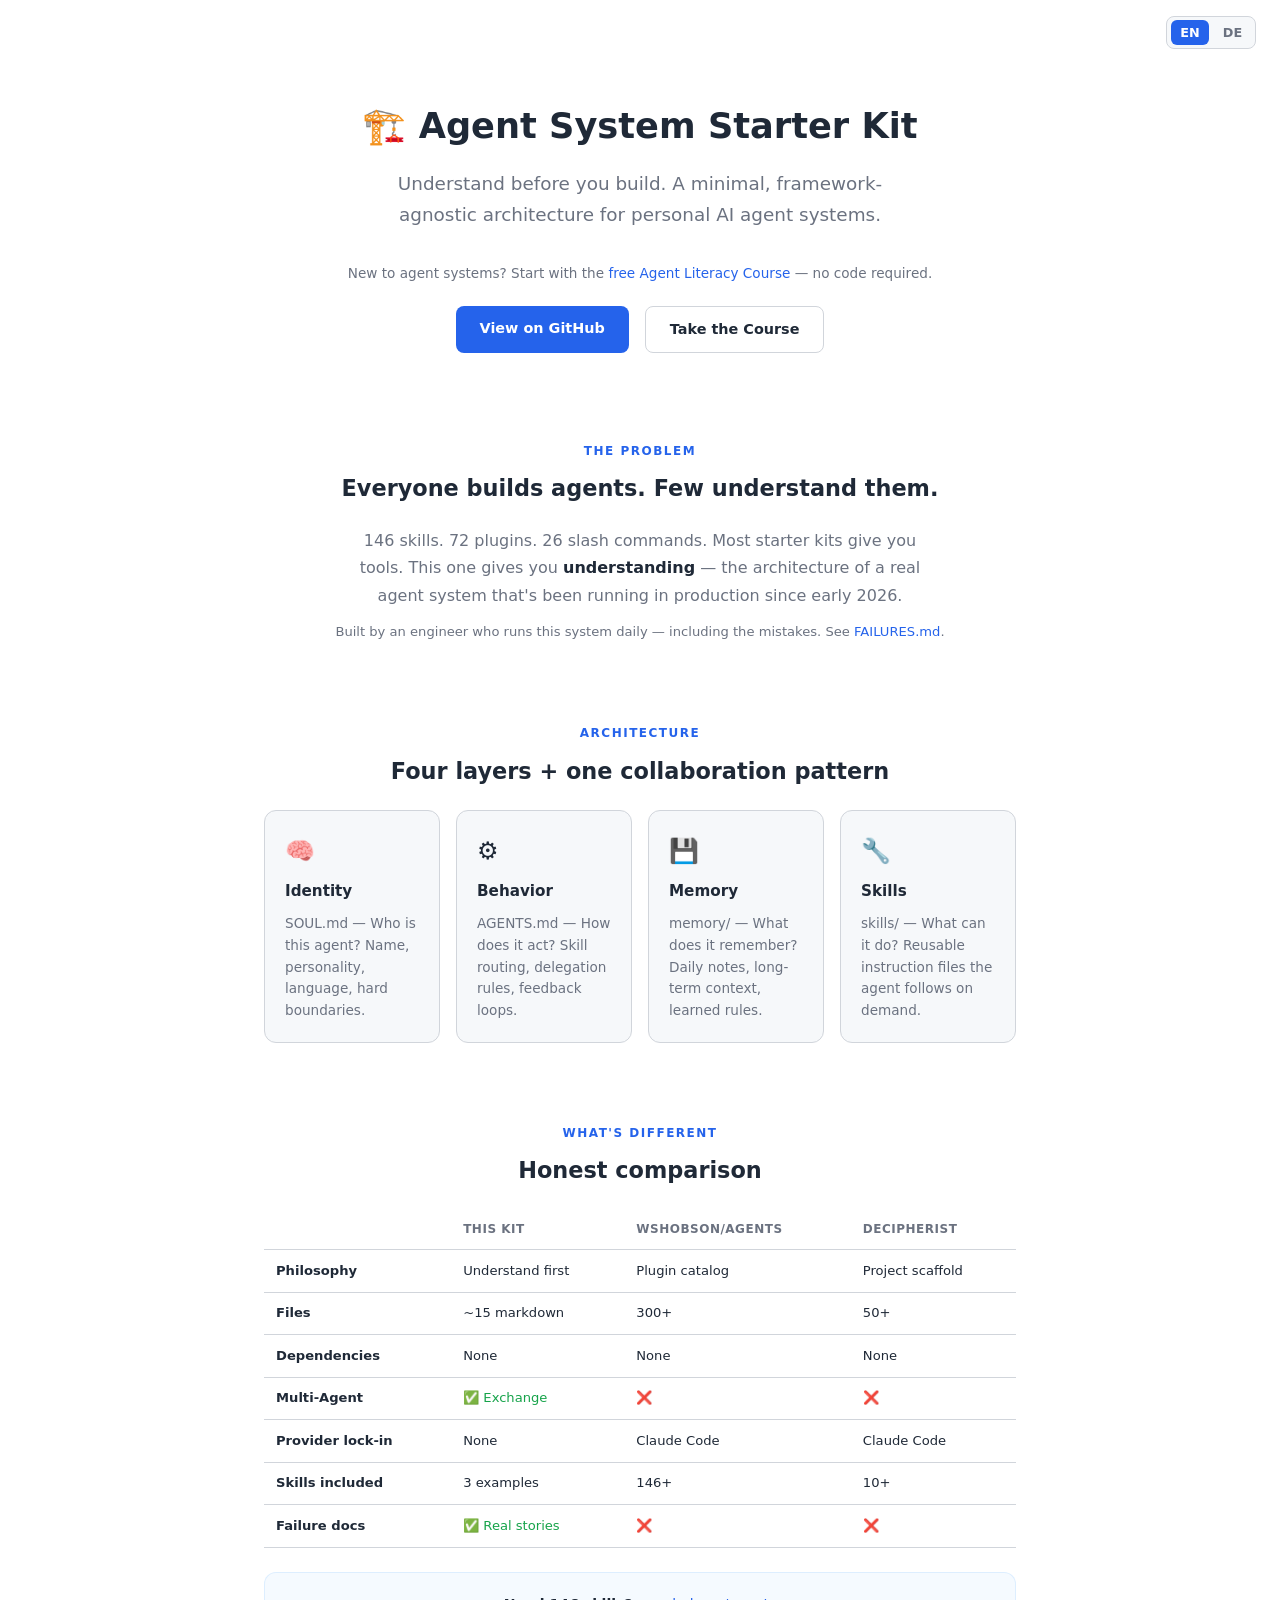
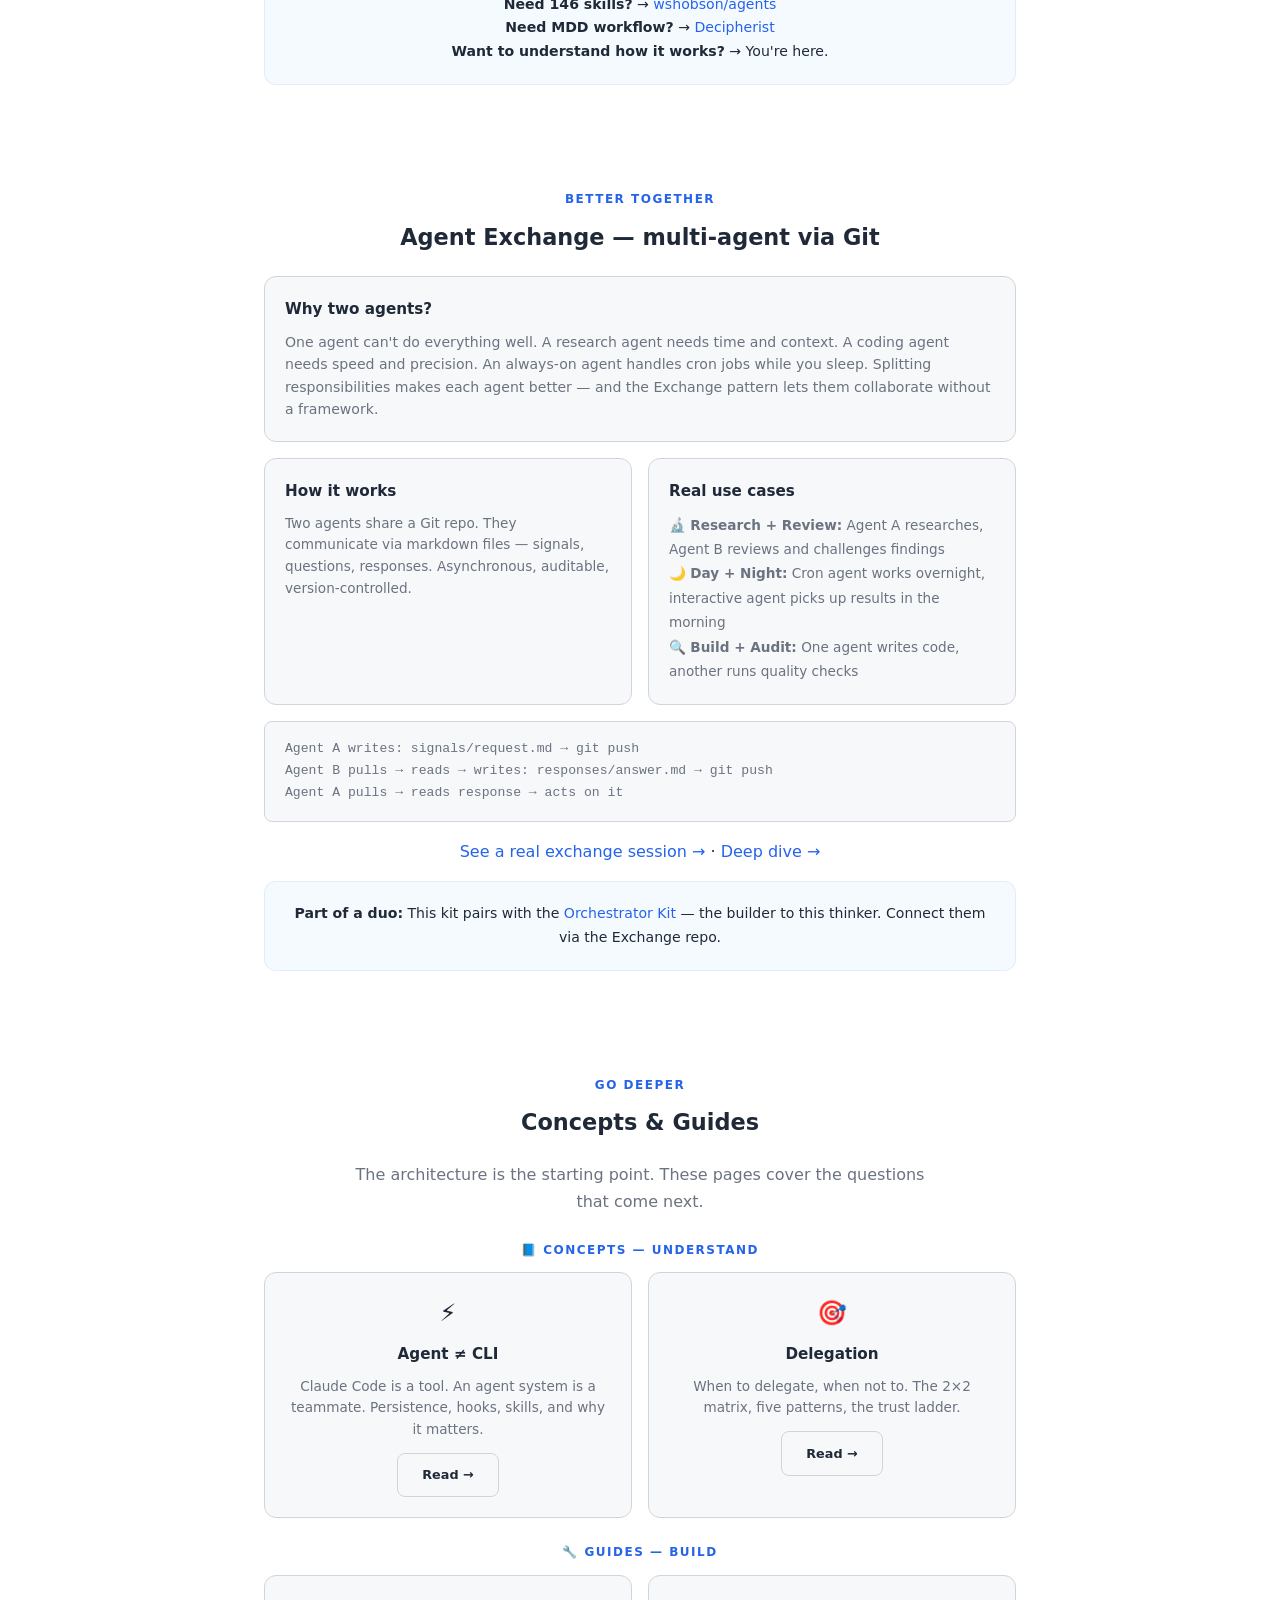
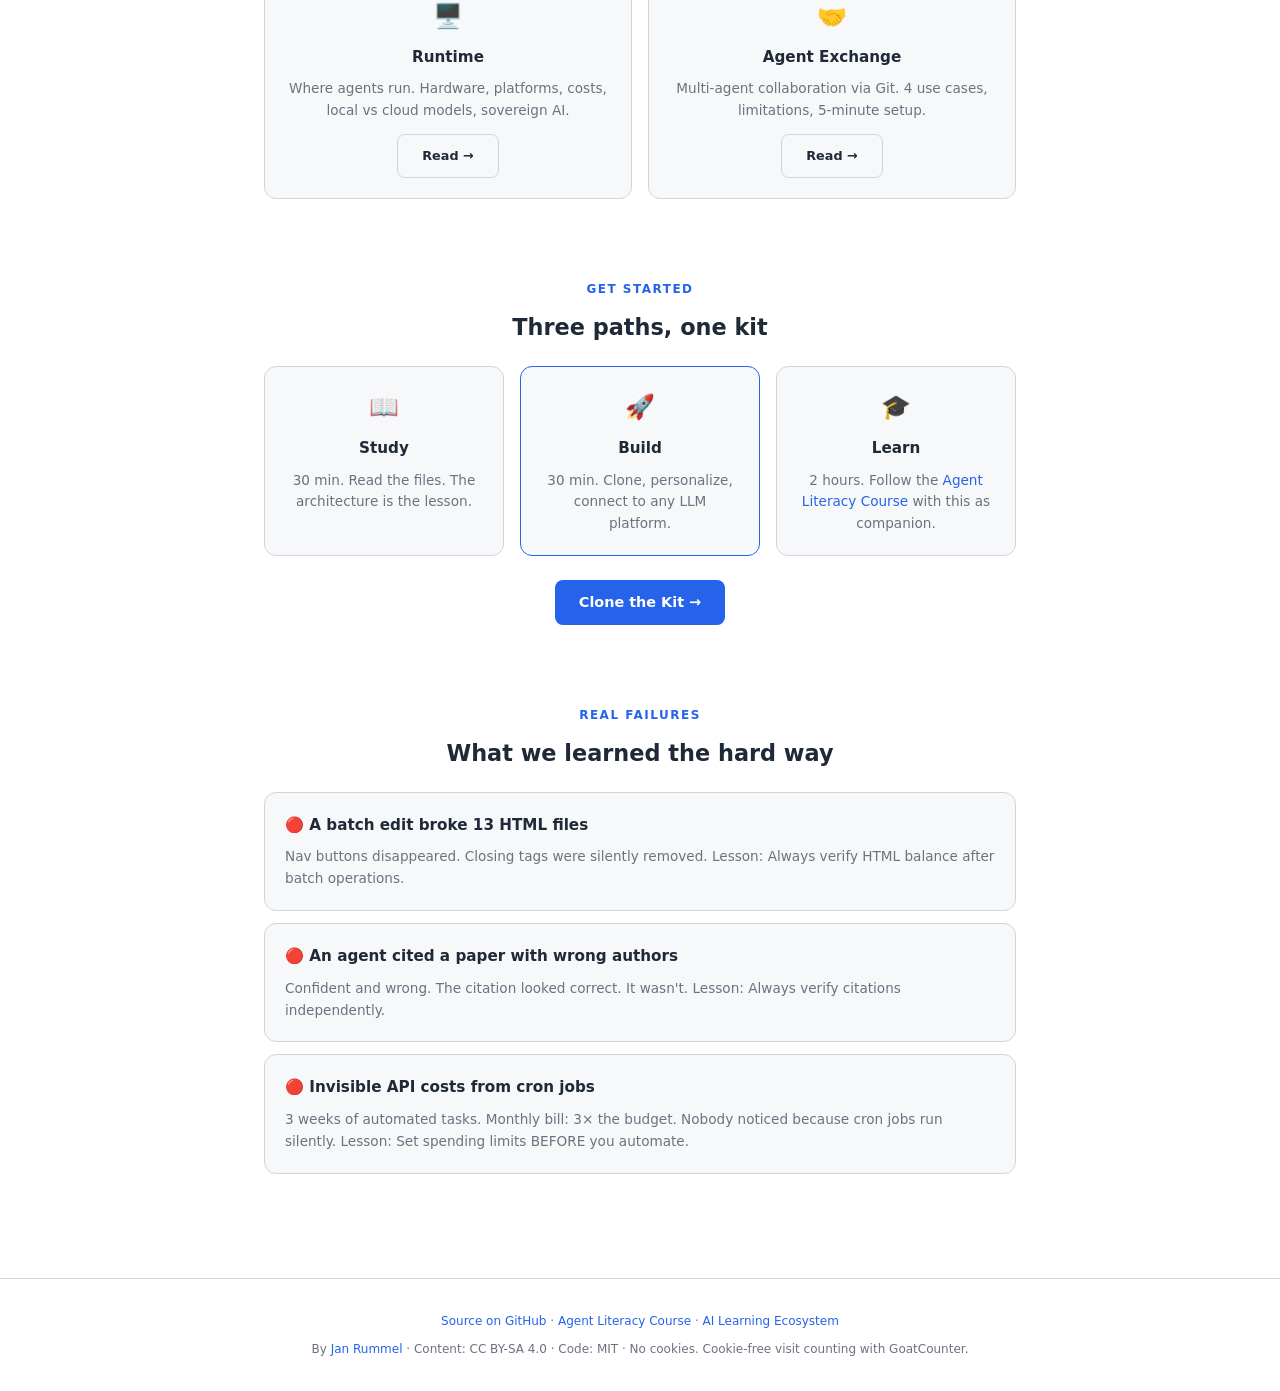
==== commit 3afd62e5: "Datenschutz-Hinweis berichtigen: GoatCounter nennen statt "No tracking" Die Seiten laden GoatCounter" ====
--- a/index.html
+++ b/index.html
@@ -219,7 +219,7 @@
   <a href="https://github.com/planck-lab/agent-system-starter-kit"><span class="en">Source on GitHub</span><span class="de">Quelle auf GitHub</span></a> ·
   <a href="https://planck-lab.github.io/agent-systems/"><span class="en">Agent Literacy Course</span><span class="de">Agent Literacy Kurs</span></a> ·
   <a href="https://janrummel.github.io/ai-learning/"><span class="en">AI Learning Ecosystem</span><span class="de">KI-Lernökosystem</span></a>
-  <br><span style="margin-top:.5rem;display:inline-block"><span class="en">By <a href="https://linkedin.com/in/janrummel">Jan Rummel</a> · Content: CC BY-SA 4.0 · Code: MIT · No tracking, no cookies.</span><span class="de">Von <a href="https://linkedin.com/in/janrummel">Jan Rummel</a> · Inhalt: CC BY-SA 4.0 · Code: MIT · Kein Tracking, keine Cookies.</span></span>
+  <br><span style="margin-top:.5rem;display:inline-block"><span class="en">By <a href="https://linkedin.com/in/janrummel">Jan Rummel</a> · Content: CC BY-SA 4.0 · Code: MIT · No cookies. Cookie-free visit counting with GoatCounter.</span><span class="de">Von <a href="https://linkedin.com/in/janrummel">Jan Rummel</a> · Inhalt: CC BY-SA 4.0 · Code: MIT · Keine Cookies. Cookielose Besuchszählung mit GoatCounter.</span></span>
 </footer>
 
 <script>
